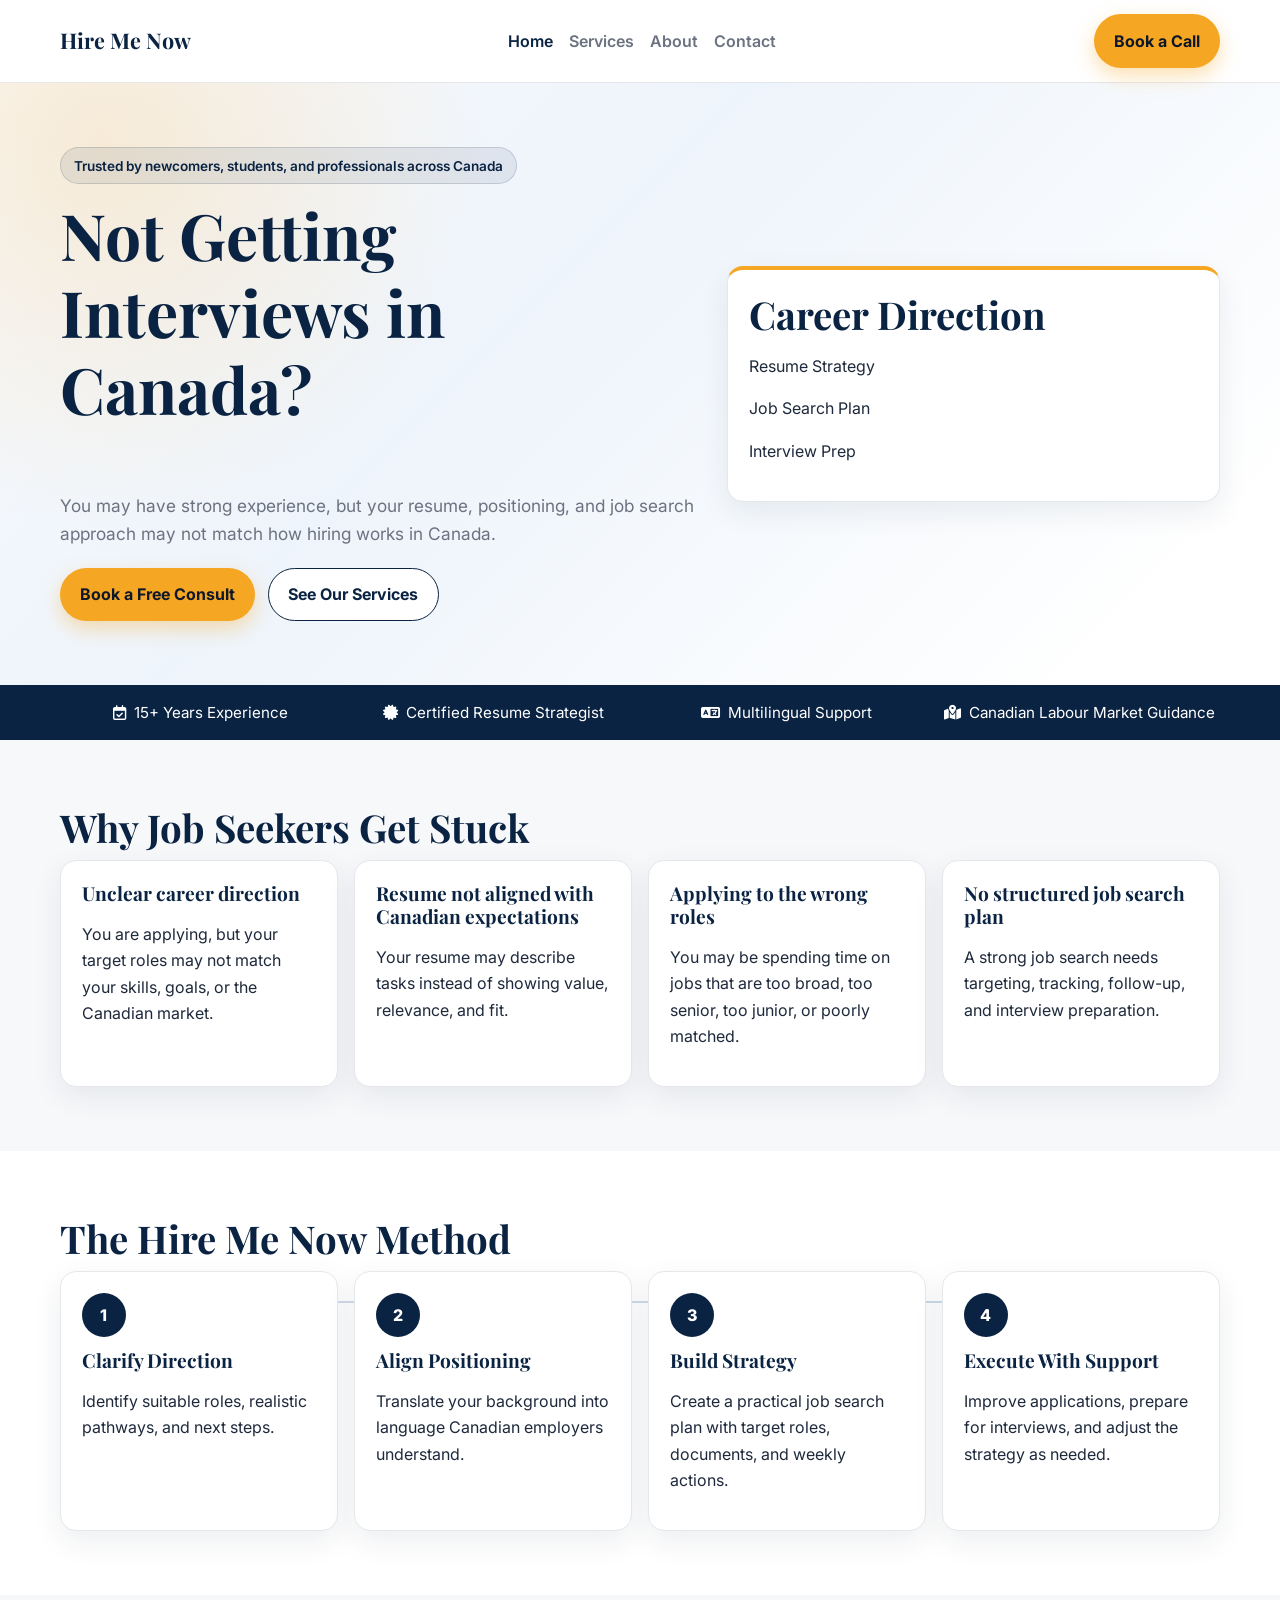
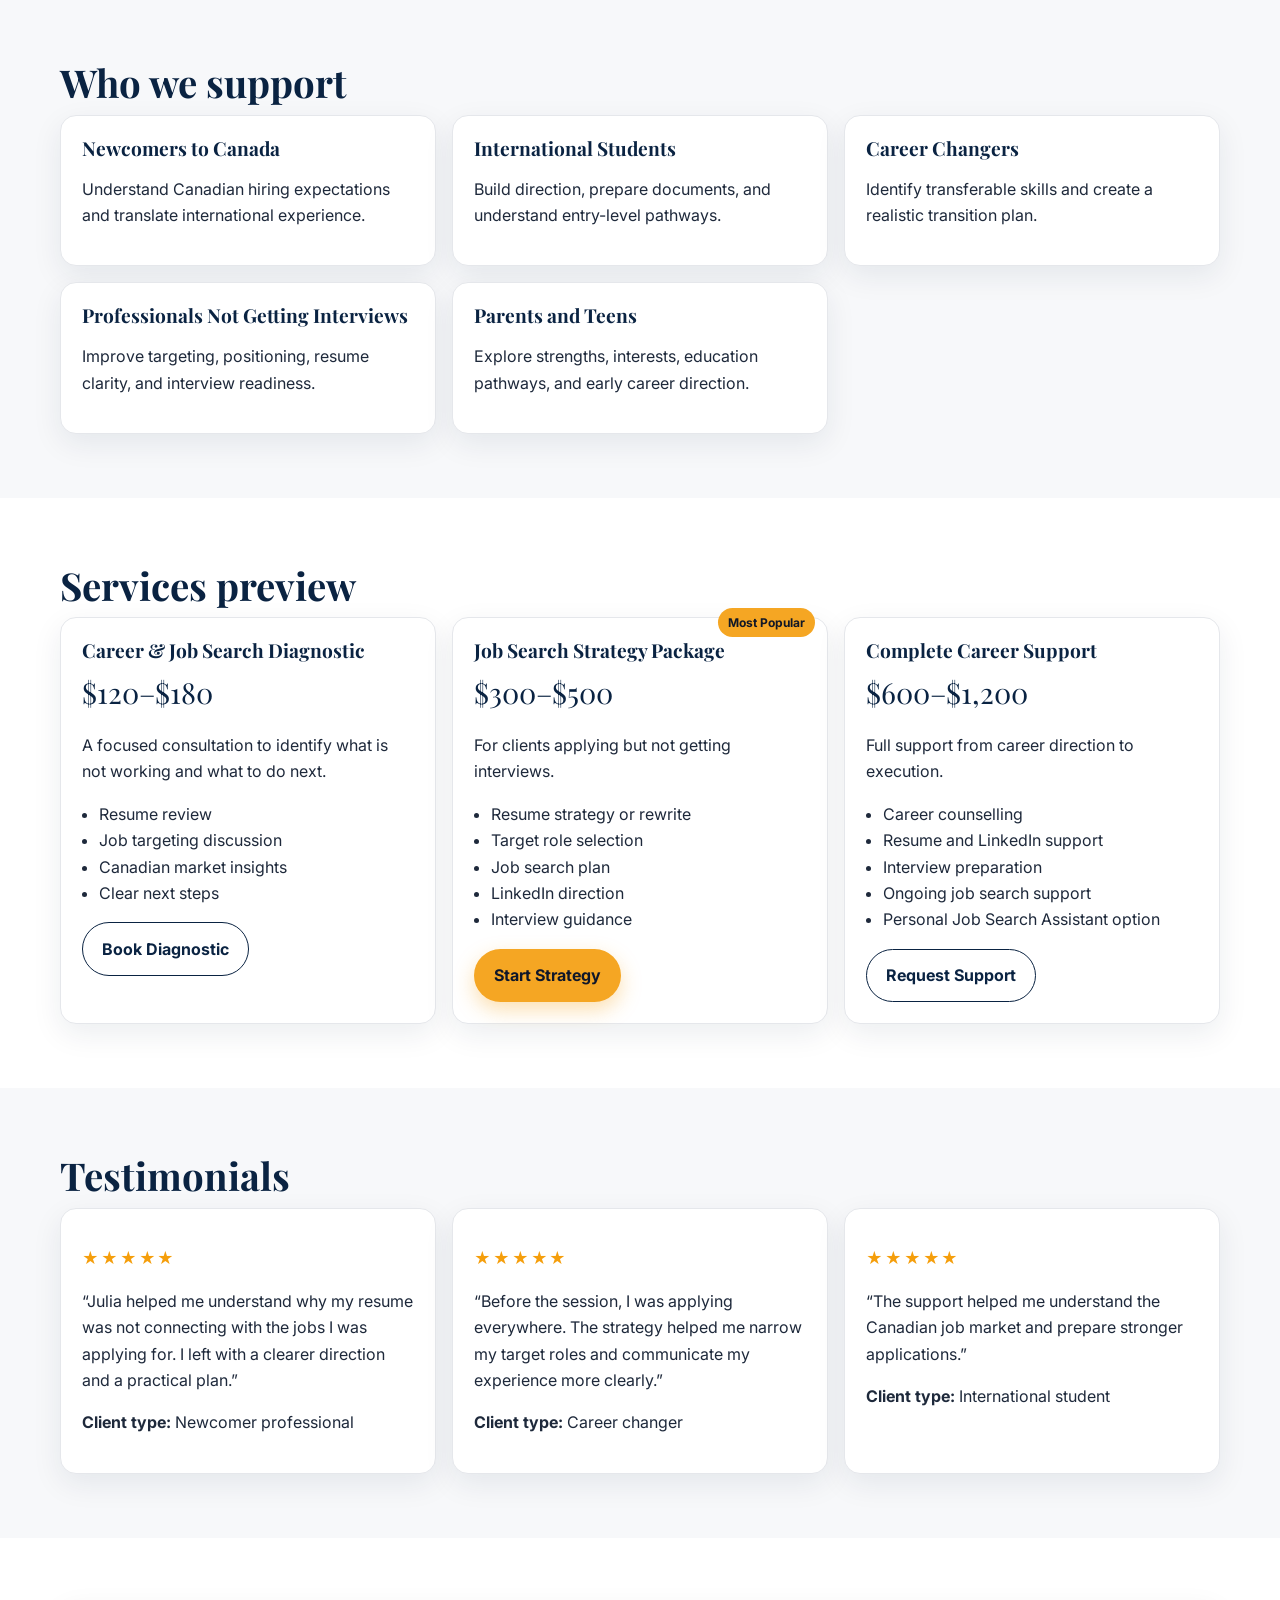
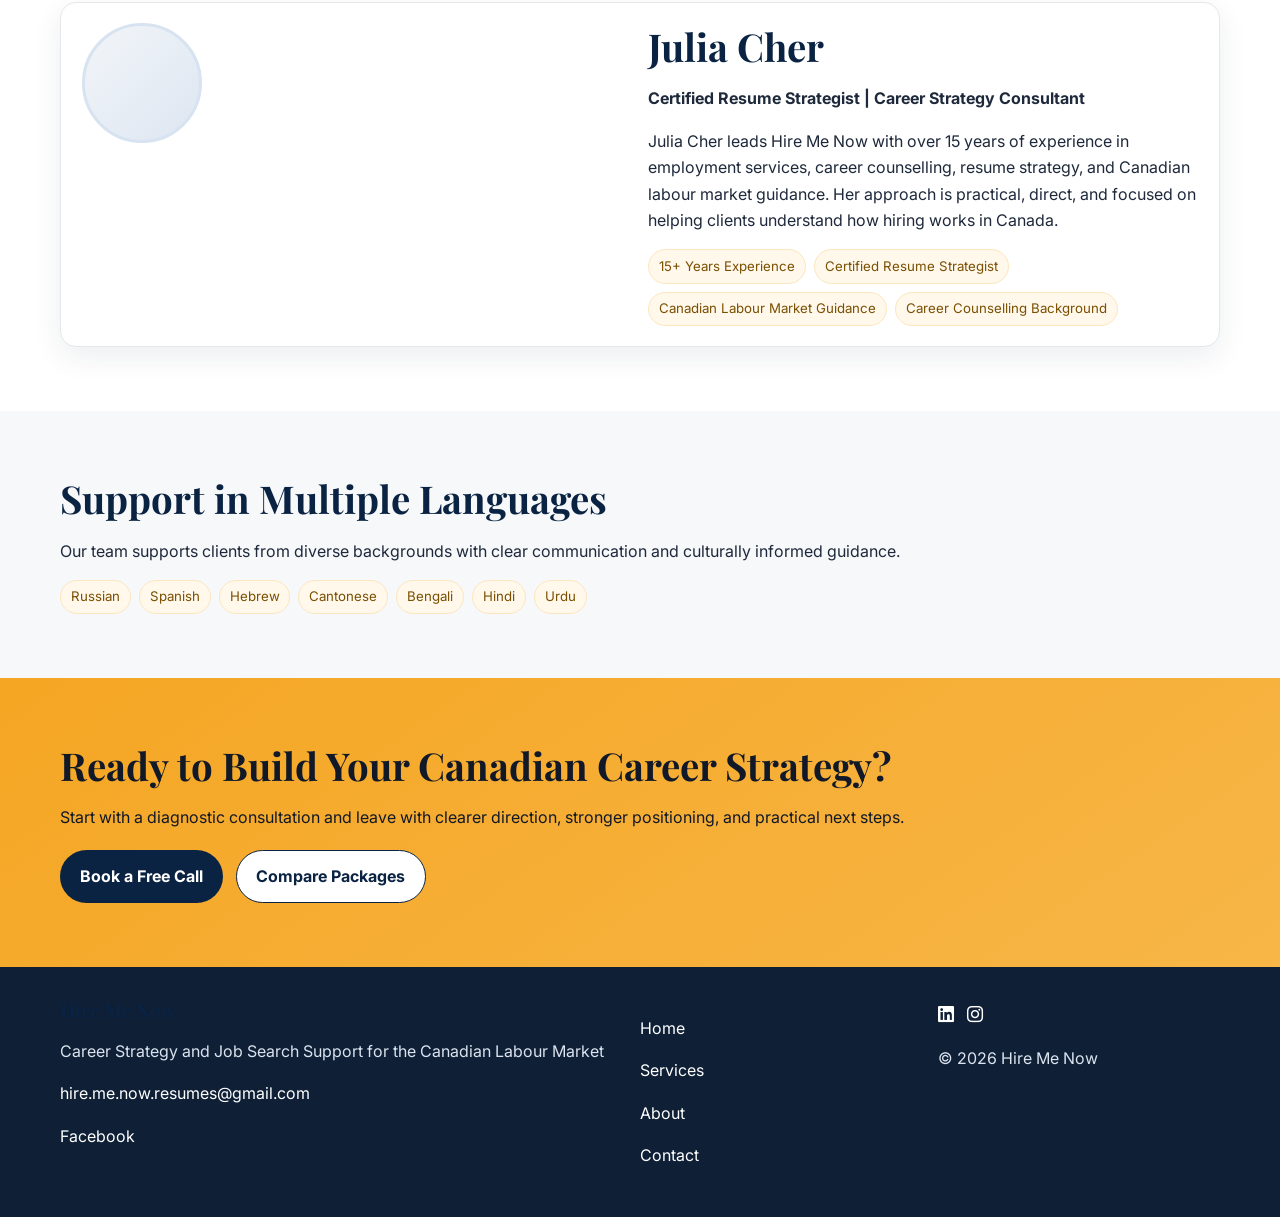
==== index.html @ f34a2ce0 "Redesign site with premium founder-led content and complete SEO structure" ====
<!doctype html>
<html lang="en">
<head>
  <meta charset="utf-8" />
  <meta name="viewport" content="width=device-width, initial-scale=1" />
  <title>Canadian Career Coaching for Newcomers &amp; Professionals | Hire Me Now</title>
  <meta name="description" content="Canadian career coaching, resume strategy, and job search support for newcomers, students, career changers, and professionals." />
  <meta name="robots" content="index, follow" />
  <meta property="og:title" content="Canadian Career Coaching for Newcomers &amp; Professionals | Hire Me Now" />
  <meta property="og:description" content="Founder-led career strategy, resume and LinkedIn positioning, interview preparation, and Canadian labour market guidance." />
  <meta property="og:type" content="website" />
  <meta property="og:url" content="https://juliarus768-cyber.github.io/hmn-careers-site/index.html" />
  <meta property="og:image" content="https://juliarus768-cyber.github.io/hmn-careers-site/og-image-placeholder.jpg" />
  <link rel="canonical" href="index.html" />
  <link rel="preconnect" href="https://fonts.googleapis.com" />
  <link rel="preconnect" href="https://fonts.gstatic.com" crossorigin />
  <link href="https://fonts.googleapis.com/css2?family=Inter:wght@400;500;600;700;800&family=Playfair+Display:wght@600;700&display=swap" rel="stylesheet" />
  <link rel="stylesheet" href="https://cdnjs.cloudflare.com/ajax/libs/font-awesome/6.5.2/css/all.min.css" integrity="sha512-SnH5WK+bZxgPHs44uWix+LLJAJ9/2PkPKZ5QiAj6Ta86w+fsb2TkR4j8yYko7J0z6qf4vWm2fVYB8gN3x0PzYQ==" crossorigin="anonymous" referrerpolicy="no-referrer" />
  <link rel="stylesheet" href="styles.css" />
  <script type="application/ld+json">{"@context":"https://schema.org","@type":"LocalBusiness","name":"Hire Me Now","founder":"Julia Cher","description":"Canadian career strategy and job search support service","url":"https://juliarus768-cyber.github.io/hmn-careers-site/","email":"hire.me.now.resumes@gmail.com","serviceArea":"Canada","priceRange":"$120-$1200"}</script>
  <script type="application/ld+json">{"@context":"https://schema.org","@graph":[{"@type":"Service","name":"Career & Job Search Diagnostic"},{"@type":"Service","name":"Job Search Strategy Package"},{"@type":"Service","name":"Complete Career Support"}]}</script>
</head>
<body>
  <header class="site-header">
    <div class="container nav-wrap" id="topNav">
      <a class="logo" href="index.html" aria-label="Hire Me Now home">Hire Me Now</a>
      <button class="nav-toggle" id="navToggle" aria-label="Toggle navigation menu"><i class="fa-solid fa-bars"></i></button>
      <nav class="nav-center" aria-label="Main navigation">
        <a href="index.html" aria-current="page" aria-label="Home">Home</a>
        <a href="services.html" aria-label="Services">Services</a>
        <a href="about.html" aria-label="About">About</a>
        <a href="contact.html" aria-label="Contact">Contact</a>
      </nav>
      <a class="btn btn-primary nav-cta" href="contact.html" aria-label="Book a Call">Book a Call</a>
    </div>
  </header>
  <main>
    <section class="hero section">
      <div class="container hero-layout">
        <article>
          <span class="badge-pill">Trusted by newcomers, students, and professionals across Canada</span>
          <h1>Not Getting Interviews in Canada?</h1>
          <p class="lead">You may have strong experience, but your resume, positioning, and job search approach may not match how hiring works in Canada.</p>
          <div class="action-row">
            <a class="btn btn-primary" href="contact.html" aria-label="Book a Free Consult">Book a Free Consult</a>
            <a class="btn btn-secondary" href="services.html" aria-label="See Our Services">See Our Services</a>
          </div>
        </article>
        <aside class="card hero-panel">
          <h2>Career Direction</h2><p>Resume Strategy</p><p>Job Search Plan</p><p>Interview Prep</p>
        </aside>
      </div>
    </section>

    <section class="social-proof"><div class="container social-proof-grid">
      <div class="social-proof-item"><i class="fa-regular fa-calendar-check"></i>15+ Years Experience</div>
      <div class="social-proof-item"><i class="fa-solid fa-certificate"></i>Certified Resume Strategist</div>
      <div class="social-proof-item"><i class="fa-solid fa-language"></i>Multilingual Support</div>
      <div class="social-proof-item"><i class="fa-solid fa-map-location-dot"></i>Canadian Labour Market Guidance</div>
    </div></section>

    <section class="section section-soft"><div class="container"><h2>Why Job Seekers Get Stuck</h2><div class="grid grid-4">
      <article class="card pain-card"><h3>Unclear career direction</h3><p>You are applying, but your target roles may not match your skills, goals, or the Canadian market.</p></article>
      <article class="card pain-card"><h3>Resume not aligned with Canadian expectations</h3><p>Your resume may describe tasks instead of showing value, relevance, and fit.</p></article>
      <article class="card pain-card"><h3>Applying to the wrong roles</h3><p>You may be spending time on jobs that are too broad, too senior, too junior, or poorly matched.</p></article>
      <article class="card pain-card"><h3>No structured job search plan</h3><p>A strong job search needs targeting, tracking, follow-up, and interview preparation.</p></article>
    </div></div></section>

    <section class="section"><div class="container"><h2>The Hire Me Now Method</h2><div class="timeline">
      <article class="card step"><div class="step-badge">1</div><h3>Clarify Direction</h3><p>Identify suitable roles, realistic pathways, and next steps.</p></article>
      <article class="card step"><div class="step-badge">2</div><h3>Align Positioning</h3><p>Translate your background into language Canadian employers understand.</p></article>
      <article class="card step"><div class="step-badge">3</div><h3>Build Strategy</h3><p>Create a practical job search plan with target roles, documents, and weekly actions.</p></article>
      <article class="card step"><div class="step-badge">4</div><h3>Execute With Support</h3><p>Improve applications, prepare for interviews, and adjust the strategy as needed.</p></article>
    </div></div></section>

    <section class="section section-soft"><div class="container"><h2>Who we support</h2><div class="grid grid-3">
      <article class="card persona"><h3>Newcomers to Canada</h3><p>Understand Canadian hiring expectations and translate international experience.</p></article>
      <article class="card persona"><h3>International Students</h3><p>Build direction, prepare documents, and understand entry-level pathways.</p></article>
      <article class="card persona"><h3>Career Changers</h3><p>Identify transferable skills and create a realistic transition plan.</p></article>
      <article class="card persona"><h3>Professionals Not Getting Interviews</h3><p>Improve targeting, positioning, resume clarity, and interview readiness.</p></article>
      <article class="card persona"><h3>Parents and Teens</h3><p>Explore strengths, interests, education pathways, and early career direction.</p></article>
    </div></div></section>

    <section class="section"><div class="container"><h2>Services preview</h2><div class="grid grid-3">
      <article class="card pricing-card"><h3>Career &amp; Job Search Diagnostic</h3><p class="price">$120–$180</p><p>A focused consultation to identify what is not working and what to do next.</p><ul class="features"><li>Resume review</li><li>Job targeting discussion</li><li>Canadian market insights</li><li>Clear next steps</li></ul><a class="btn btn-secondary" href="contact.html" aria-label="Book Diagnostic">Book Diagnostic</a></article>
      <article class="card pricing-card"><span class="popular-badge">Most Popular</span><h3>Job Search Strategy Package</h3><p class="price">$300–$500</p><p>For clients applying but not getting interviews.</p><ul class="features"><li>Resume strategy or rewrite</li><li>Target role selection</li><li>Job search plan</li><li>LinkedIn direction</li><li>Interview guidance</li></ul><a class="btn btn-primary" href="contact.html" aria-label="Start Strategy">Start Strategy</a></article>
      <article class="card pricing-card"><h3>Complete Career Support</h3><p class="price">$600–$1,200</p><p>Full support from career direction to execution.</p><ul class="features"><li>Career counselling</li><li>Resume and LinkedIn support</li><li>Interview preparation</li><li>Ongoing job search support</li><li>Personal Job Search Assistant option</li></ul><a class="btn btn-secondary" href="contact.html" aria-label="Request Support">Request Support</a></article>
    </div></div></section>

    <section class="section section-soft"><div class="container"><h2>Testimonials</h2><div class="grid grid-3">
      <article class="card quote-card"><p class="stars">★★★★★</p><p>“Julia helped me understand why my resume was not connecting with the jobs I was applying for. I left with a clearer direction and a practical plan.”</p><p><strong>Client type:</strong> Newcomer professional</p></article>
      <article class="card quote-card"><p class="stars">★★★★★</p><p>“Before the session, I was applying everywhere. The strategy helped me narrow my target roles and communicate my experience more clearly.”</p><p><strong>Client type:</strong> Career changer</p></article>
      <article class="card quote-card"><p class="stars">★★★★★</p><p>“The support helped me understand the Canadian job market and prepare stronger applications.”</p><p><strong>Client type:</strong> International student</p></article>
    </div></div></section>

    <section class="section"><div class="container card"><div class="grid grid-2"><div class="avatar-lg" role="img" aria-label="Julia Cher photo placeholder"></div><article><h2>Julia Cher</h2><p><strong>Certified Resume Strategist | Career Strategy Consultant</strong></p><p>Julia Cher leads Hire Me Now with over 15 years of experience in employment services, career counselling, resume strategy, and Canadian labour market guidance. Her approach is practical, direct, and focused on helping clients understand how hiring works in Canada.</p><div class="badges"><span class="badge">15+ Years Experience</span><span class="badge">Certified Resume Strategist</span><span class="badge">Canadian Labour Market Guidance</span><span class="badge">Career Counselling Background</span></div></article></div></div></section>

    <section class="section section-soft"><div class="container"><h2>Support in Multiple Languages</h2><p>Our team supports clients from diverse backgrounds with clear communication and culturally informed guidance.</p><div class="lang-badges"><span class="badge">Russian</span><span class="badge">Spanish</span><span class="badge">Hebrew</span><span class="badge">Cantonese</span><span class="badge">Bengali</span><span class="badge">Hindi</span><span class="badge">Urdu</span></div></div></section>

    <section class="section final-cta"><div class="container"><h2>Ready to Build Your Canadian Career Strategy?</h2><p>Start with a diagnostic consultation and leave with clearer direction, stronger positioning, and practical next steps.</p><div class="action-row"><a class="btn btn-dark" href="contact.html" aria-label="Book a Free Call">Book a Free Call</a><a class="btn btn-secondary" href="services.html" aria-label="Compare Packages">Compare Packages</a></div></div></section>

    <section class="sr-only"><p>Hire Me Now is a Canadian career coaching and job search strategy service led by Julia Cher, a Certified Resume Strategist with over 15 years of experience. The service helps newcomers to Canada, international students, career changers, and professionals who are not getting interviews. Services include career diagnostics, job search strategy packages, resume writing, LinkedIn optimization, interview preparation, and Canadian labour market orientation. Hire Me Now offers multilingual support in Russian, Spanish, Hebrew, Cantonese, Bengali, Hindi, and Urdu.</p></section>
  </main>
  <footer class="footer"><div class="container footer-grid"><section><h3>Hire Me Now</h3><p>Career Strategy and Job Search Support for the Canadian Labour Market</p><p><a href="mailto:hire.me.now.resumes@gmail.com" aria-label="Email">hire.me.now.resumes@gmail.com</a></p><p><a href="https://www.facebook.com/hire.me.now.resumes/" aria-label="Facebook">Facebook</a></p></section><section><p><a href="index.html" aria-label="Home">Home</a></p><p><a href="services.html" aria-label="Services">Services</a></p><p><a href="about.html" aria-label="About">About</a></p><p><a href="contact.html" aria-label="Contact">Contact</a></p></section><section><div class="icon-links"><a href="#" aria-label="LinkedIn placeholder"><i class="fa-brands fa-linkedin"></i></a><a href="#" aria-label="Instagram placeholder"><i class="fa-brands fa-instagram"></i></a></div><p>© 2026 Hire Me Now</p></section></div></footer>
  <script>const t=document.getElementById('navToggle'),n=document.getElementById('topNav');t&&t.addEventListener('click',()=>n.classList.toggle('open'));</script>
</body>
</html>
---- styles.css ----
:root {
  --color-primary: #0A2342;
  --color-accent: #F5A623;
  --color-text: #1e293b;
  --color-muted: #6B7280;
  --color-bg: #ffffff;
  --color-bg-soft: #F7F8FA;
  --color-border: #e5e7eb;
  --radius-sm: 10px;
  --radius-md: 16px;
  --radius-lg: 22px;
  --shadow-soft: 0 10px 30px rgba(10, 35, 66, 0.08);
  --shadow-lift: 0 14px 32px rgba(10, 35, 66, 0.14);
  --font-body: "Inter", system-ui, -apple-system, sans-serif;
  --font-heading: "Playfair Display", Georgia, serif;
}

* { box-sizing: border-box; }

html {
  scroll-behavior: smooth;
}

body {
  margin: 0;
  font-family: var(--font-body);
  color: var(--color-text);
  background: var(--color-bg);
  line-height: 1.65;
}

a { color: var(--color-primary); }

img { max-width: 100%; display: block; }

.container {
  width: min(1160px, 92%);
  margin-inline: auto;
}

.section { padding: 4rem 0; }
.section-soft { background: var(--color-bg-soft); }

.eyebrow {
  text-transform: uppercase;
  font-size: 0.8rem;
  letter-spacing: .08em;
  color: var(--color-accent);
  font-weight: 700;
}

h1, h2, h3 {
  font-family: var(--font-heading);
  color: var(--color-primary);
  margin-top: 0;
  line-height: 1.2;
}

h1 { font-size: clamp(2.2rem, 5vw, 4rem); }
h2 { font-size: clamp(1.6rem, 3vw, 2.4rem); margin-bottom: .6rem; }
h3 { font-size: 1.2rem; margin-bottom: .4rem; }

.lead {
  color: var(--color-muted);
  font-size: 1.08rem;
  max-width: 65ch;
}

.btn {
  display: inline-flex;
  align-items: center;
  justify-content: center;
  gap: .45rem;
  border-radius: 999px;
  padding: .78rem 1.2rem;
  text-decoration: none;
  font-weight: 700;
  border: 1px solid transparent;
  transition: transform .2s ease, box-shadow .2s ease;
}

.btn:hover { transform: translateY(-1px); }

.btn-primary {
  background: var(--color-accent);
  color: #0f172a;
  box-shadow: 0 8px 20px rgba(245, 166, 35, .35);
}

.btn-secondary {
  background: #fff;
  color: var(--color-primary);
  border-color: var(--color-primary);
}

.btn-dark {
  background: var(--color-primary);
  color: #fff;
}

.card {
  background: #fff;
  border: 1px solid var(--color-border);
  border-radius: var(--radius-md);
  padding: 1.3rem;
  box-shadow: var(--shadow-soft);
}

.grid { display: grid; gap: 1rem; }
.grid-2 { grid-template-columns: repeat(2, minmax(0,1fr)); }
.grid-3 { grid-template-columns: repeat(3, minmax(0,1fr)); }
.grid-4 { grid-template-columns: repeat(4, minmax(0,1fr)); }

.site-header {
  position: sticky;
  top: 0;
  z-index: 120;
  background: rgba(255,255,255,.96);
  border-bottom: 1px solid var(--color-border);
  backdrop-filter: blur(7px);
}

.nav-wrap {
  display: flex;
  align-items: center;
  justify-content: space-between;
  gap: 1rem;
  padding: .9rem 0;
}

.logo {
  text-decoration: none;
  color: var(--color-primary);
  font-family: var(--font-heading);
  font-size: 1.35rem;
  font-weight: 700;
}

.nav-center {
  display: flex;
  gap: 1rem;
  align-items: center;
}

.nav-center a {
  text-decoration: none;
  color: var(--color-muted);
  font-weight: 600;
}

.nav-center a:hover,
.nav-center a[aria-current="page"] { color: var(--color-primary); }

.nav-toggle {
  display: none;
  border: 1px solid var(--color-border);
  background: #fff;
  border-radius: 10px;
  width: 42px;
  height: 42px;
}

.hero {
  background:
    radial-gradient(circle at 8% 10%, rgba(245,166,35,.18), transparent 30%),
    linear-gradient(135deg, #f9fbff, #eef4fb 40%, #ffffff 90%);
}

.hero-layout {
  display: grid;
  grid-template-columns: 1.25fr .95fr;
  gap: 1.2rem;
  align-items: center;
}

.badge-pill {
  display: inline-block;
  background: rgba(10,35,66,.08);
  color: var(--color-primary);
  border: 1px solid rgba(10,35,66,.15);
  border-radius: 999px;
  padding: .4rem .8rem;
  font-weight: 600;
  font-size: .85rem;
  margin-bottom: .8rem;
}

.action-row {
  display: flex;
  gap: .8rem;
  flex-wrap: wrap;
  margin-top: 1.2rem;
}

.hero-panel { border-top: 4px solid var(--color-accent); }

.social-proof {
  background: var(--color-primary);
  color: #fff;
}

.social-proof-grid {
  display: grid;
  grid-template-columns: repeat(4, minmax(0,1fr));
  gap: .8rem;
  padding: .95rem 0;
}

.social-proof-item {
  display: flex;
  align-items: center;
  justify-content: center;
  gap: .5rem;
  font-size: .95rem;
  text-align: center;
}

.pain-card {
  transition: transform .2s ease, box-shadow .2s ease;
}

.pain-card:hover {
  transform: translateY(-4px);
  box-shadow: var(--shadow-lift);
}

.timeline {
  position: relative;
  display: grid;
  grid-template-columns: repeat(4, minmax(0,1fr));
  gap: 1rem;
}

.timeline::before {
  content: "";
  position: absolute;
  left: 4%;
  right: 4%;
  top: 30px;
  height: 2px;
  background: linear-gradient(90deg, #d5deea, #c8d7ea);
  z-index: 0;
}

.step {
  position: relative;
  z-index: 1;
}

.step-badge {
  width: 44px;
  height: 44px;
  border-radius: 50%;
  display: grid;
  place-items: center;
  font-weight: 800;
  color: #fff;
  background: var(--color-primary);
  margin-bottom: .75rem;
}

.persona {
  text-align: left;
}

.persona .emoji {
  font-size: 1.45rem;
  display: inline-block;
  margin-bottom: .25rem;
}

.pricing-card {
  position: relative;
}

.popular-badge,
.value-badge {
  position: absolute;
  right: 12px;
  top: -10px;
  background: var(--color-accent);
  color: #111827;
  font-size: .75rem;
  border-radius: 999px;
  padding: .28rem .62rem;
  font-weight: 700;
}

.price {
  color: var(--color-primary);
  font-size: 1.8rem;
  font-family: var(--font-heading);
  margin: .4rem 0;
}

.features {
  margin: 0 0 1rem;
  padding-left: 1.1rem;
}

.quote-card {
  position: relative;
}

.quote-mark {
  font-size: 2rem;
  color: var(--color-accent);
  line-height: 1;
}

.stars { color: #f59e0b; letter-spacing: .12em; }

.avatar {
  width: 56px;
  height: 56px;
  border-radius: 50%;
  border: 2px solid #d7e3f0;
  background: linear-gradient(135deg, #f2f5f8, #dee6ef);
}

.avatar-lg {
  width: 120px;
  height: 120px;
  border-radius: 50%;
  border: 3px solid #d7e3f0;
  background: linear-gradient(135deg, #f2f5f8, #dde6f2);
}

.avatar-xl {
  width: 200px;
  height: 200px;
  border-radius: 50%;
  border: 4px solid #d7e3f0;
  background: linear-gradient(135deg, #f1f4f8, #dbe4ef);
}

.badges {
  display: flex;
  flex-wrap: wrap;
  gap: .5rem;
  margin-top: .8rem;
}

.badge {
  font-size: .83rem;
  padding: .32rem .62rem;
  border-radius: 999px;
  background: #fff8eb;
  color: #7a4f00;
  border: 1px solid #fde6bf;
}

.final-cta {
  background: linear-gradient(145deg, #f5a623, #f7b647);
  color: #111827;
}

.final-cta h2,
.final-cta p { color: #111827; }

.footer {
  background: #0e1f36;
  color: #dbe3ef;
  padding: 2rem 0;
}

.footer a { color: #ffffff; text-decoration: none; }

.footer-grid {
  display: grid;
  grid-template-columns: 2fr 1fr 1fr;
  gap: 1rem;
}

.icon-links {
  display: flex;
  gap: .8rem;
  font-size: 1.15rem;
}

.package-row {
  display: grid;
  grid-template-columns: 1fr 1fr;
  gap: 1rem;
  align-items: center;
}

.package-row:nth-child(even) .package-copy {
  order: 2;
}

.package-row:nth-child(even) .package-art {
  order: 1;
}

.package-art {
  min-height: 160px;
  border-radius: var(--radius-md);
  border: 1px dashed #c8d4e4;
  background: linear-gradient(145deg, #f5f8fc, #eef3f8);
}

.compare-wrap {
  overflow-x: auto;
  border: 1px solid var(--color-border);
  border-radius: var(--radius-md);
  background: #fff;
}

.compare {
  width: 100%;
  border-collapse: collapse;
  min-width: 720px;
}

.compare th,
.compare td {
  border-bottom: 1px solid #eef2f7;
  padding: .8rem;
  text-align: left;
}

.compare th { background: #f7fafc; }

.addon {
  display: flex;
  justify-content: space-between;
  align-items: start;
  gap: .8rem;
}

.addon a { font-weight: 700; }

.faq-item {
  border: 1px solid var(--color-border);
  border-radius: var(--radius-sm);
  background: #fff;
  margin-bottom: .7rem;
  overflow: hidden;
}

.faq-q {
  width: 100%;
  text-align: left;
  padding: .9rem 1rem;
  border: 0;
  background: #fff;
  font-weight: 700;
  color: var(--color-primary);
  cursor: pointer;
}

.faq-a {
  display: none;
  padding: 0 1rem 1rem;
  color: var(--color-muted);
}

.faq-item.open .faq-a { display: block; }

.form-grid { display: grid; gap: .75rem; }

.field label {
  display: block;
  margin-bottom: .3rem;
  font-weight: 600;
}

.field input,
.field select,
.field textarea {
  width: 100%;
  border: 1px solid #ccd4df;
  border-radius: 10px;
  padding: .68rem .75rem;
  font: inherit;
}

.field textarea { min-height: 130px; resize: vertical; }

.calendly-box {
  border: 1px dashed #c7d5e8;
  border-radius: var(--radius-md);
  background: #f8fbff;
  padding: 1rem;
}

.quick-faq {
  display: grid;
  grid-template-columns: repeat(3, minmax(0,1fr));
  gap: .8rem;
}

.lang-badges {
  display: flex;
  flex-wrap: wrap;
  gap: .5rem;
}

.sr-only {
  position: absolute;
  width: 1px;
  height: 1px;
  padding: 0;
  margin: -1px;
  overflow: hidden;
  clip: rect(0, 0, 0, 0);
  white-space: nowrap;
  border: 0;
}

:focus-visible {
  outline: 3px solid var(--color-accent);
  outline-offset: 2px;
}

@media (max-width: 1200px) {
  .hero-layout,
  .grid-4,
  .grid-3,
  .grid-2,
  .social-proof-grid,
  .timeline,
  .package-row,
  .quick-faq,
  .footer-grid {
    grid-template-columns: 1fr;
  }

  .timeline::before { display: none; }
}

@media (max-width: 768px) {
  .nav-center,
  .nav-cta {
    display: none;
  }

  .nav-wrap.open .nav-center,
  .nav-wrap.open .nav-cta {
    display: flex;
    width: 100%;
  }

  .nav-wrap.open {
    flex-wrap: wrap;
    align-items: flex-start;
  }

  .nav-wrap.open .nav-center {
    flex-direction: column;
    align-items: flex-start;
    gap: .6rem;
  }

  .nav-toggle { display: inline-grid; place-items: center; }

  .section { padding: 3rem 0; }
}

@media (max-width: 375px) {
  .btn { width: 100%; }
}
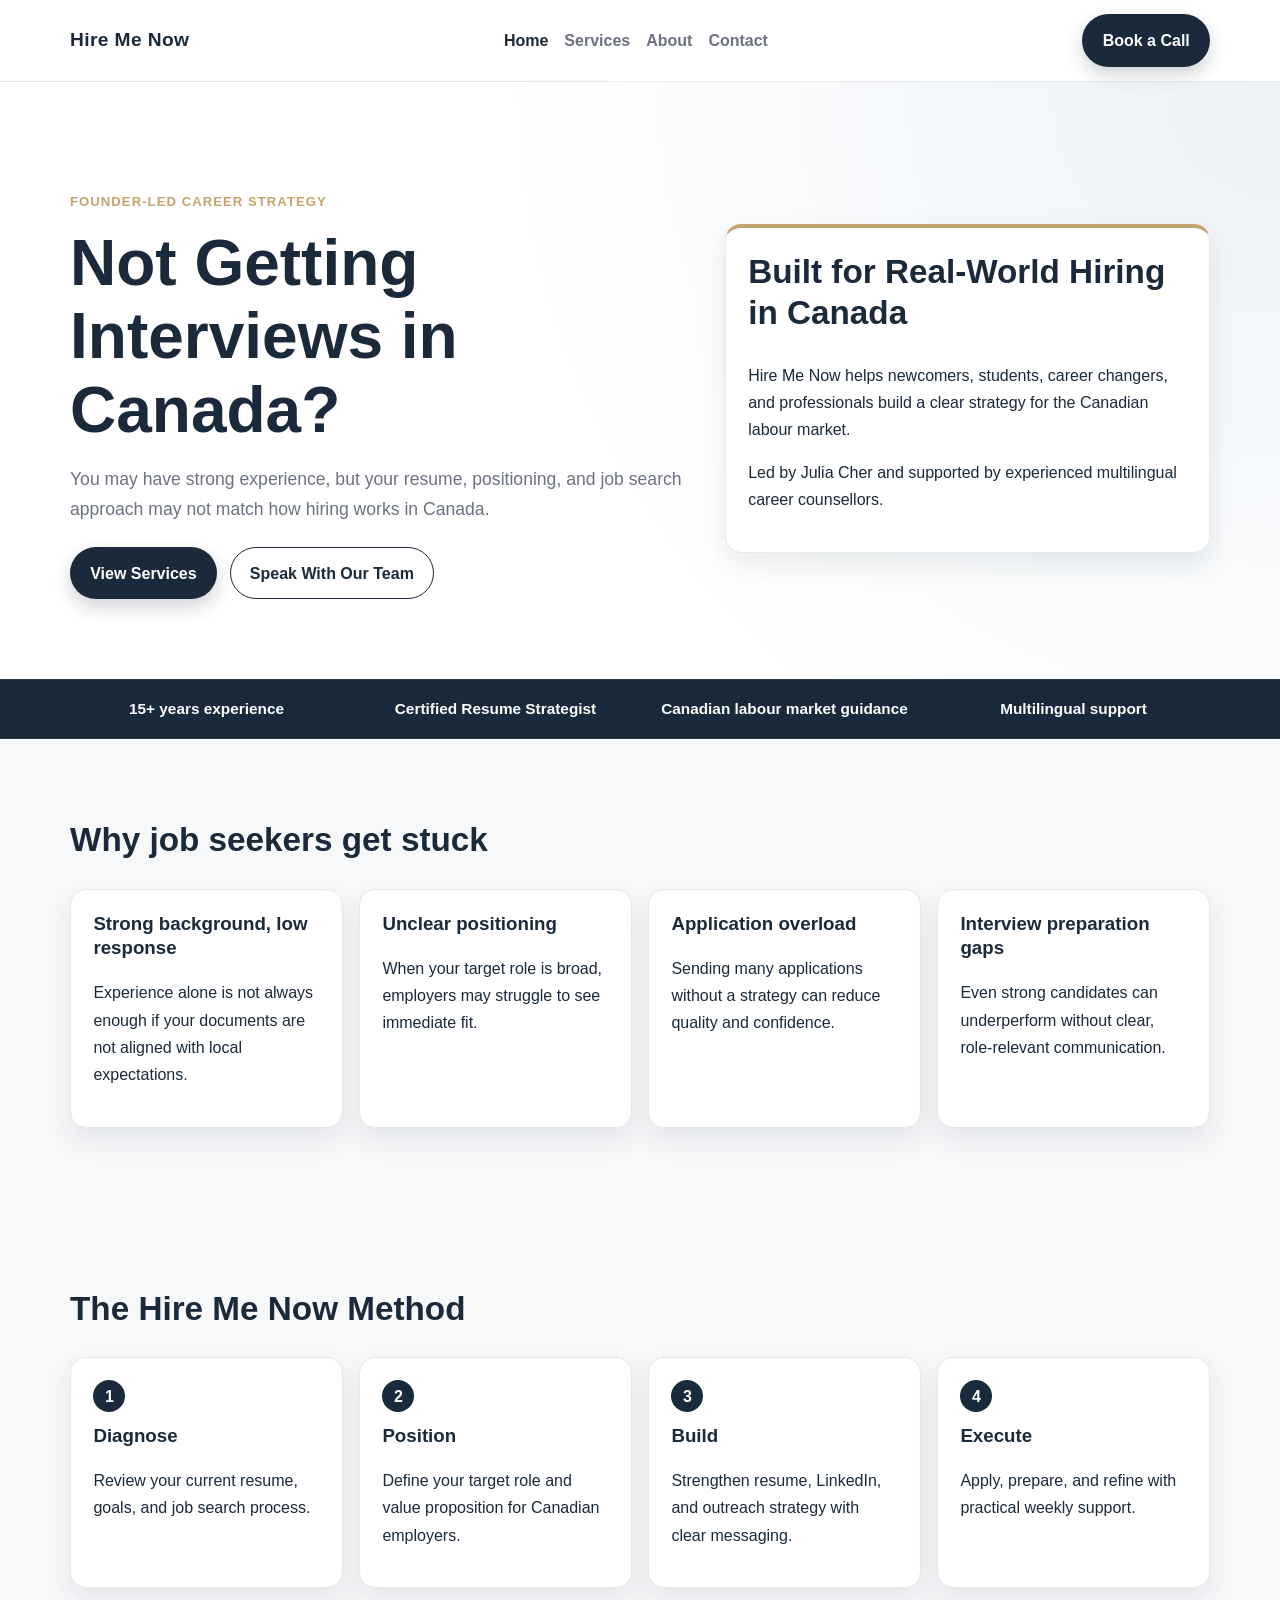
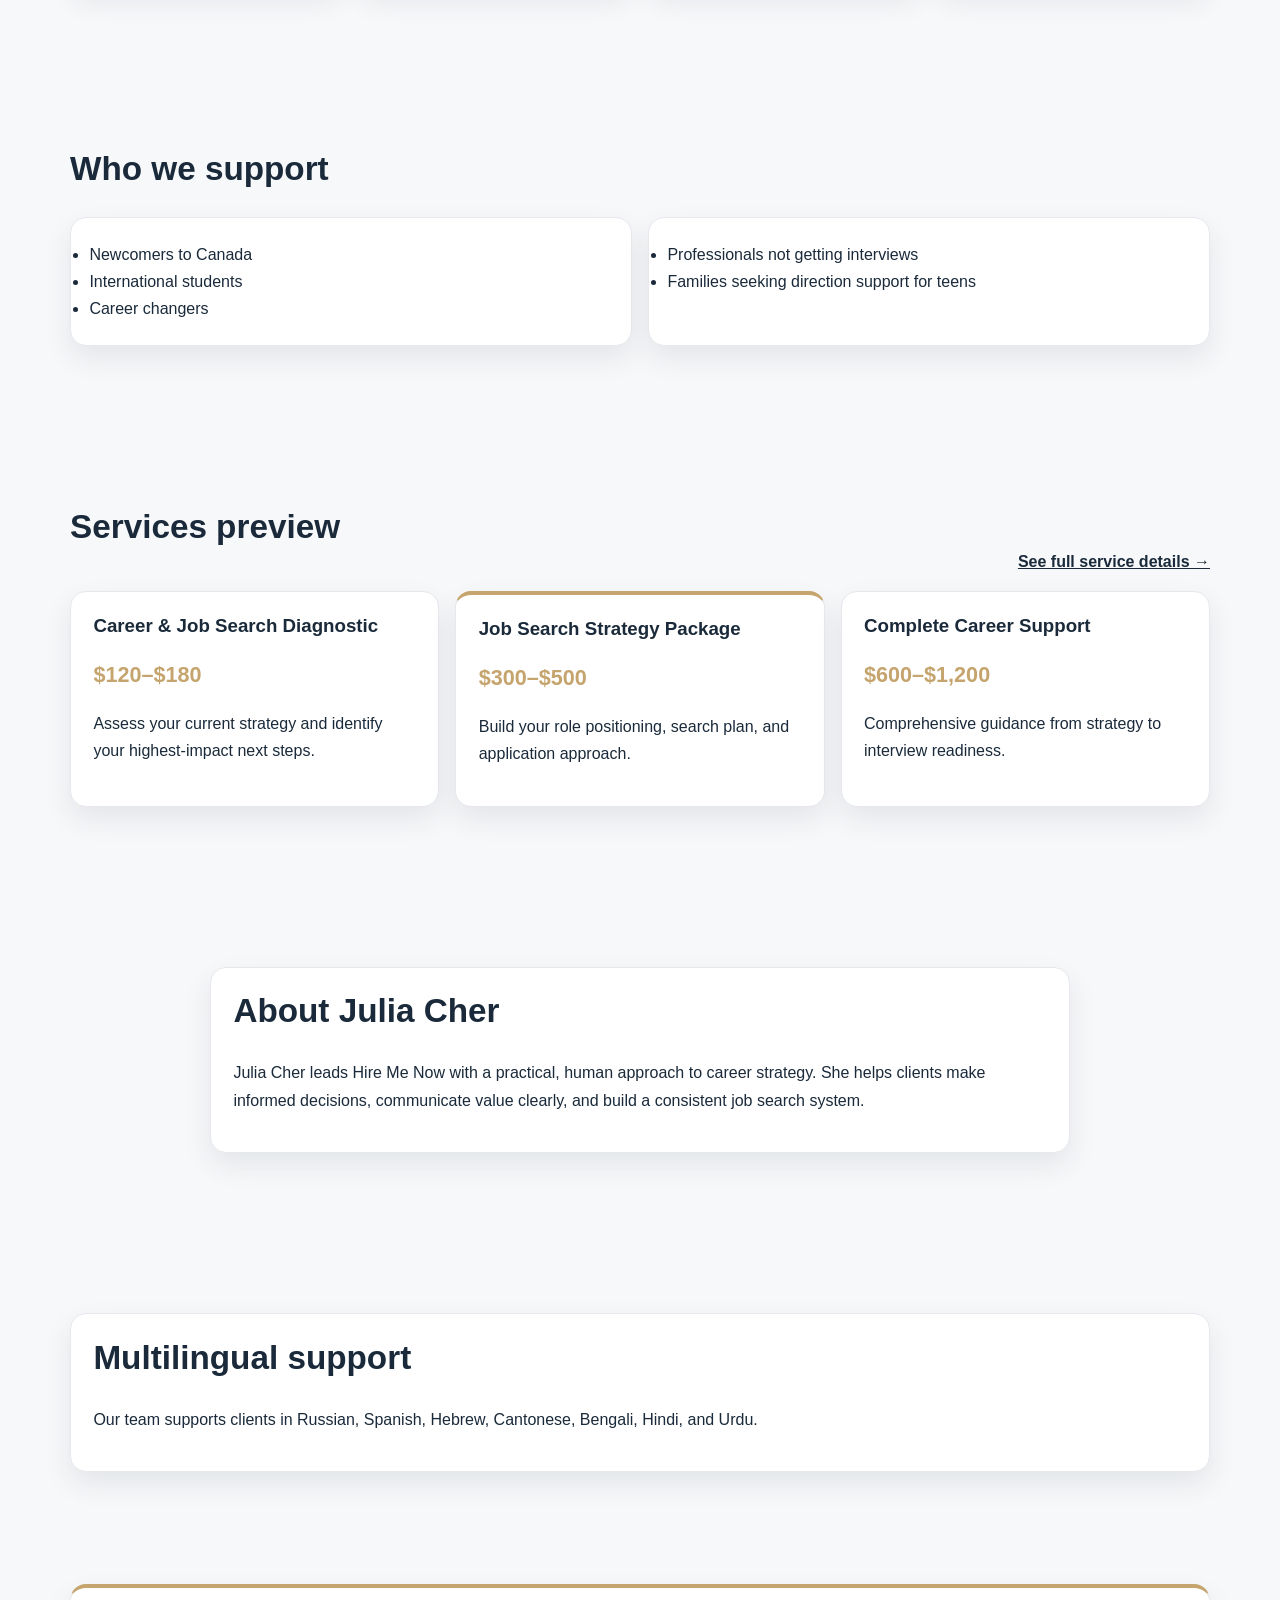
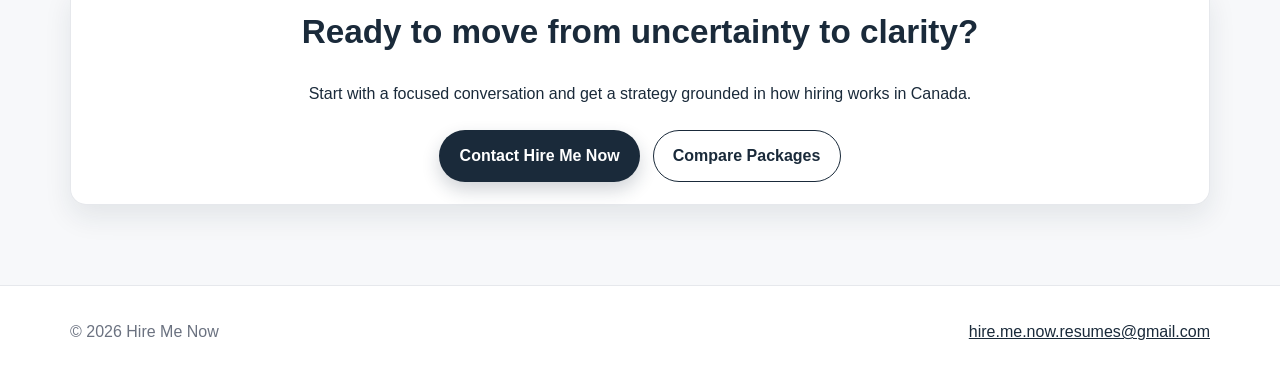
==== commit 3699c1f5: "Merge branch 'main' into codex/build-static-website-for-hire-me-now-1gecvm" ====
--- a/index.html
+++ b/index.html
@@ -3,105 +3,164 @@
 <head>
   <meta charset="utf-8" />
   <meta name="viewport" content="width=device-width, initial-scale=1" />
-  <title>Canadian Career Coaching for Newcomers &amp; Professionals | Hire Me Now</title>
-  <meta name="description" content="Canadian career coaching, resume strategy, and job search support for newcomers, students, career changers, and professionals." />
-  <meta name="robots" content="index, follow" />
-  <meta property="og:title" content="Canadian Career Coaching for Newcomers &amp; Professionals | Hire Me Now" />
-  <meta property="og:description" content="Founder-led career strategy, resume and LinkedIn positioning, interview preparation, and Canadian labour market guidance." />
-  <meta property="og:type" content="website" />
-  <meta property="og:url" content="https://juliarus768-cyber.github.io/hmn-careers-site/index.html" />
-  <meta property="og:image" content="https://juliarus768-cyber.github.io/hmn-careers-site/og-image-placeholder.jpg" />
-  <link rel="canonical" href="index.html" />
-  <link rel="preconnect" href="https://fonts.googleapis.com" />
-  <link rel="preconnect" href="https://fonts.gstatic.com" crossorigin />
-  <link href="https://fonts.googleapis.com/css2?family=Inter:wght@400;500;600;700;800&family=Playfair+Display:wght@600;700&display=swap" rel="stylesheet" />
-  <link rel="stylesheet" href="https://cdnjs.cloudflare.com/ajax/libs/font-awesome/6.5.2/css/all.min.css" integrity="sha512-SnH5WK+bZxgPHs44uWix+LLJAJ9/2PkPKZ5QiAj6Ta86w+fsb2TkR4j8yYko7J0z6qf4vWm2fVYB8gN3x0PzYQ==" crossorigin="anonymous" referrerpolicy="no-referrer" />
-  <link rel="stylesheet" href="styles.css" />
-  <script type="application/ld+json">{"@context":"https://schema.org","@type":"LocalBusiness","name":"Hire Me Now","founder":"Julia Cher","description":"Canadian career strategy and job search support service","url":"https://juliarus768-cyber.github.io/hmn-careers-site/","email":"hire.me.now.resumes@gmail.com","serviceArea":"Canada","priceRange":"$120-$1200"}</script>
-  <script type="application/ld+json">{"@context":"https://schema.org","@graph":[{"@type":"Service","name":"Career & Job Search Diagnostic"},{"@type":"Service","name":"Job Search Strategy Package"},{"@type":"Service","name":"Complete Career Support"}]}</script>
+  <meta name="theme-color" content="#1A2A3A" />
+  <meta name="description" content="Hire Me Now provides founder-led career strategy and job search support for the Canadian labour market." />
+  <title>Hire Me Now | Career Strategy for Canada</title>
+  <link rel="stylesheet" href="style.css" />
 </head>
 <body>
   <header class="site-header">
-    <div class="container nav-wrap" id="topNav">
-      <a class="logo" href="index.html" aria-label="Hire Me Now home">Hire Me Now</a>
-      <button class="nav-toggle" id="navToggle" aria-label="Toggle navigation menu"><i class="fa-solid fa-bars"></i></button>
-      <nav class="nav-center" aria-label="Main navigation">
-        <a href="index.html" aria-current="page" aria-label="Home">Home</a>
-        <a href="services.html" aria-label="Services">Services</a>
-        <a href="about.html" aria-label="About">About</a>
-        <a href="contact.html" aria-label="Contact">Contact</a>
+    <div class="container nav-wrap">
+      <a class="brand" href="index.html">Hire Me Now</a>
+      <nav aria-label="Primary navigation" class="site-nav">
+        <a href="index.html" aria-current="page">Home</a>
+        <a href="services.html">Services</a>
+        <a href="about.html">About</a>
+        <a href="contact.html">Contact</a>
       </nav>
-      <a class="btn btn-primary nav-cta" href="contact.html" aria-label="Book a Call">Book a Call</a>
+      <a class="btn btn-primary nav-cta" href="contact.html">Book a Call</a>
     </div>
   </header>
+
   <main>
     <section class="hero section">
-      <div class="container hero-layout">
-        <article>
-          <span class="badge-pill">Trusted by newcomers, students, and professionals across Canada</span>
+      <div class="container hero-grid">
+        <div class="hero-content">
+          <p class="eyebrow">Founder-Led Career Strategy</p>
           <h1>Not Getting Interviews in Canada?</h1>
           <p class="lead">You may have strong experience, but your resume, positioning, and job search approach may not match how hiring works in Canada.</p>
-          <div class="action-row">
-            <a class="btn btn-primary" href="contact.html" aria-label="Book a Free Consult">Book a Free Consult</a>
-            <a class="btn btn-secondary" href="services.html" aria-label="See Our Services">See Our Services</a>
+          <div class="actions">
+            <a class="btn btn-primary" href="services.html">View Services</a>
+            <a class="btn btn-outline" href="contact.html">Speak With Our Team</a>
           </div>
-        </article>
-        <aside class="card hero-panel">
-          <h2>Career Direction</h2><p>Resume Strategy</p><p>Job Search Plan</p><p>Interview Prep</p>
+        </div>
+        <aside class="hero-panel card">
+          <h2>Built for Real-World Hiring in Canada</h2>
+          <p>Hire Me Now helps newcomers, students, career changers, and professionals build a clear strategy for the Canadian labour market.</p>
+          <p>Led by Julia Cher and supported by experienced multilingual career counsellors.</p>
         </aside>
       </div>
     </section>
 
-    <section class="social-proof"><div class="container social-proof-grid">
-      <div class="social-proof-item"><i class="fa-regular fa-calendar-check"></i>15+ Years Experience</div>
-      <div class="social-proof-item"><i class="fa-solid fa-certificate"></i>Certified Resume Strategist</div>
-      <div class="social-proof-item"><i class="fa-solid fa-language"></i>Multilingual Support</div>
-      <div class="social-proof-item"><i class="fa-solid fa-map-location-dot"></i>Canadian Labour Market Guidance</div>
-    </div></section>
+    <section class="trust-bar">
+      <div class="container trust-grid">
+        <p><strong>15+ years experience</strong></p>
+        <p><strong>Certified Resume Strategist</strong></p>
+        <p><strong>Canadian labour market guidance</strong></p>
+        <p><strong>Multilingual support</strong></p>
+      </div>
+    </section>
 
-    <section class="section section-soft"><div class="container"><h2>Why Job Seekers Get Stuck</h2><div class="grid grid-4">
-      <article class="card pain-card"><h3>Unclear career direction</h3><p>You are applying, but your target roles may not match your skills, goals, or the Canadian market.</p></article>
-      <article class="card pain-card"><h3>Resume not aligned with Canadian expectations</h3><p>Your resume may describe tasks instead of showing value, relevance, and fit.</p></article>
-      <article class="card pain-card"><h3>Applying to the wrong roles</h3><p>You may be spending time on jobs that are too broad, too senior, too junior, or poorly matched.</p></article>
-      <article class="card pain-card"><h3>No structured job search plan</h3><p>A strong job search needs targeting, tracking, follow-up, and interview preparation.</p></article>
-    </div></div></section>
+    <section class="section bg-light">
+      <div class="container">
+        <h2>Why job seekers get stuck</h2>
+        <div class="grid four">
+          <article class="card">
+            <h3>Strong background, low response</h3>
+            <p>Experience alone is not always enough if your documents are not aligned with local expectations.</p>
+          </article>
+          <article class="card">
+            <h3>Unclear positioning</h3>
+            <p>When your target role is broad, employers may struggle to see immediate fit.</p>
+          </article>
+          <article class="card">
+            <h3>Application overload</h3>
+            <p>Sending many applications without a strategy can reduce quality and confidence.</p>
+          </article>
+          <article class="card">
+            <h3>Interview preparation gaps</h3>
+            <p>Even strong candidates can underperform without clear, role-relevant communication.</p>
+          </article>
+        </div>
+      </div>
+    </section>
 
-    <section class="section"><div class="container"><h2>The Hire Me Now Method</h2><div class="timeline">
-      <article class="card step"><div class="step-badge">1</div><h3>Clarify Direction</h3><p>Identify suitable roles, realistic pathways, and next steps.</p></article>
-      <article class="card step"><div class="step-badge">2</div><h3>Align Positioning</h3><p>Translate your background into language Canadian employers understand.</p></article>
-      <article class="card step"><div class="step-badge">3</div><h3>Build Strategy</h3><p>Create a practical job search plan with target roles, documents, and weekly actions.</p></article>
-      <article class="card step"><div class="step-badge">4</div><h3>Execute With Support</h3><p>Improve applications, prepare for interviews, and adjust the strategy as needed.</p></article>
-    </div></div></section>
+    <section class="section">
+      <div class="container">
+        <h2>The Hire Me Now Method</h2>
+        <div class="grid four">
+          <article class="step card"><span>1</span><h3>Diagnose</h3><p>Review your current resume, goals, and job search process.</p></article>
+          <article class="step card"><span>2</span><h3>Position</h3><p>Define your target role and value proposition for Canadian employers.</p></article>
+          <article class="step card"><span>3</span><h3>Build</h3><p>Strengthen resume, LinkedIn, and outreach strategy with clear messaging.</p></article>
+          <article class="step card"><span>4</span><h3>Execute</h3><p>Apply, prepare, and refine with practical weekly support.</p></article>
+        </div>
+      </div>
+    </section>
 
-    <section class="section section-soft"><div class="container"><h2>Who we support</h2><div class="grid grid-3">
-      <article class="card persona"><h3>Newcomers to Canada</h3><p>Understand Canadian hiring expectations and translate international experience.</p></article>
-      <article class="card persona"><h3>International Students</h3><p>Build direction, prepare documents, and understand entry-level pathways.</p></article>
-      <article class="card persona"><h3>Career Changers</h3><p>Identify transferable skills and create a realistic transition plan.</p></article>
-      <article class="card persona"><h3>Professionals Not Getting Interviews</h3><p>Improve targeting, positioning, resume clarity, and interview readiness.</p></article>
-      <article class="card persona"><h3>Parents and Teens</h3><p>Explore strengths, interests, education pathways, and early career direction.</p></article>
-    </div></div></section>
+    <section class="section bg-light">
+      <div class="container">
+        <h2>Who we support</h2>
+        <div class="grid two">
+          <ul class="card list">
+            <li>Newcomers to Canada</li>
+            <li>International students</li>
+            <li>Career changers</li>
+          </ul>
+          <ul class="card list">
+            <li>Professionals not getting interviews</li>
+            <li>Families seeking direction support for teens</li>
+          </ul>
+        </div>
+      </div>
+    </section>
 
-    <section class="section"><div class="container"><h2>Services preview</h2><div class="grid grid-3">
-      <article class="card pricing-card"><h3>Career &amp; Job Search Diagnostic</h3><p class="price">$120–$180</p><p>A focused consultation to identify what is not working and what to do next.</p><ul class="features"><li>Resume review</li><li>Job targeting discussion</li><li>Canadian market insights</li><li>Clear next steps</li></ul><a class="btn btn-secondary" href="contact.html" aria-label="Book Diagnostic">Book Diagnostic</a></article>
-      <article class="card pricing-card"><span class="popular-badge">Most Popular</span><h3>Job Search Strategy Package</h3><p class="price">$300–$500</p><p>For clients applying but not getting interviews.</p><ul class="features"><li>Resume strategy or rewrite</li><li>Target role selection</li><li>Job search plan</li><li>LinkedIn direction</li><li>Interview guidance</li></ul><a class="btn btn-primary" href="contact.html" aria-label="Start Strategy">Start Strategy</a></article>
-      <article class="card pricing-card"><h3>Complete Career Support</h3><p class="price">$600–$1,200</p><p>Full support from career direction to execution.</p><ul class="features"><li>Career counselling</li><li>Resume and LinkedIn support</li><li>Interview preparation</li><li>Ongoing job search support</li><li>Personal Job Search Assistant option</li></ul><a class="btn btn-secondary" href="contact.html" aria-label="Request Support">Request Support</a></article>
-    </div></div></section>
+    <section class="section">
+      <div class="container">
+        <div class="section-head">
+          <h2>Services preview</h2>
+          <a class="text-link" href="services.html">See full service details →</a>
+        </div>
+        <div class="grid three">
+          <article class="card price-card">
+            <h3>Career &amp; Job Search Diagnostic</h3>
+            <p class="price">$120–$180</p>
+            <p>Assess your current strategy and identify your highest-impact next steps.</p>
+          </article>
+          <article class="card price-card featured">
+            <h3>Job Search Strategy Package</h3>
+            <p class="price">$300–$500</p>
+            <p>Build your role positioning, search plan, and application approach.</p>
+          </article>
+          <article class="card price-card">
+            <h3>Complete Career Support</h3>
+            <p class="price">$600–$1,200</p>
+            <p>Comprehensive guidance from strategy to interview readiness.</p>
+          </article>
+        </div>
+      </div>
+    </section>
 
-    <section class="section section-soft"><div class="container"><h2>Testimonials</h2><div class="grid grid-3">
-      <article class="card quote-card"><p class="stars">★★★★★</p><p>“Julia helped me understand why my resume was not connecting with the jobs I was applying for. I left with a clearer direction and a practical plan.”</p><p><strong>Client type:</strong> Newcomer professional</p></article>
-      <article class="card quote-card"><p class="stars">★★★★★</p><p>“Before the session, I was applying everywhere. The strategy helped me narrow my target roles and communicate my experience more clearly.”</p><p><strong>Client type:</strong> Career changer</p></article>
-      <article class="card quote-card"><p class="stars">★★★★★</p><p>“The support helped me understand the Canadian job market and prepare stronger applications.”</p><p><strong>Client type:</strong> International student</p></article>
-    </div></div></section>
+    <section class="section bg-light">
+      <div class="container card feature-block">
+        <h2>About Julia Cher</h2>
+        <p>Julia Cher leads Hire Me Now with a practical, human approach to career strategy. She helps clients make informed decisions, communicate value clearly, and build a consistent job search system.</p>
+      </div>
+    </section>
 
-    <section class="section"><div class="container card"><div class="grid grid-2"><div class="avatar-lg" role="img" aria-label="Julia Cher photo placeholder"></div><article><h2>Julia Cher</h2><p><strong>Certified Resume Strategist | Career Strategy Consultant</strong></p><p>Julia Cher leads Hire Me Now with over 15 years of experience in employment services, career counselling, resume strategy, and Canadian labour market guidance. Her approach is practical, direct, and focused on helping clients understand how hiring works in Canada.</p><div class="badges"><span class="badge">15+ Years Experience</span><span class="badge">Certified Resume Strategist</span><span class="badge">Canadian Labour Market Guidance</span><span class="badge">Career Counselling Background</span></div></article></div></div></section>
+    <section class="section">
+      <div class="container card">
+        <h2>Multilingual support</h2>
+        <p>Our team supports clients in Russian, Spanish, Hebrew, Cantonese, Bengali, Hindi, and Urdu.</p>
+      </div>
+    </section>
 
-    <section class="section section-soft"><div class="container"><h2>Support in Multiple Languages</h2><p>Our team supports clients from diverse backgrounds with clear communication and culturally informed guidance.</p><div class="lang-badges"><span class="badge">Russian</span><span class="badge">Spanish</span><span class="badge">Hebrew</span><span class="badge">Cantonese</span><span class="badge">Bengali</span><span class="badge">Hindi</span><span class="badge">Urdu</span></div></div></section>
+    <section class="section final-cta">
+      <div class="container card cta-card">
+        <h2>Ready to move from uncertainty to clarity?</h2>
+        <p>Start with a focused conversation and get a strategy grounded in how hiring works in Canada.</p>
+        <div class="actions center">
+          <a class="btn btn-primary" href="contact.html">Contact Hire Me Now</a>
+          <a class="btn btn-outline" href="services.html">Compare Packages</a>
+        </div>
+      </div>
+    </section>
+  </main>
 
-    <section class="section final-cta"><div class="container"><h2>Ready to Build Your Canadian Career Strategy?</h2><p>Start with a diagnostic consultation and leave with clearer direction, stronger positioning, and practical next steps.</p><div class="action-row"><a class="btn btn-dark" href="contact.html" aria-label="Book a Free Call">Book a Free Call</a><a class="btn btn-secondary" href="services.html" aria-label="Compare Packages">Compare Packages</a></div></div></section>
-
-    <section class="sr-only"><p>Hire Me Now is a Canadian career coaching and job search strategy service led by Julia Cher, a Certified Resume Strategist with over 15 years of experience. The service helps newcomers to Canada, international students, career changers, and professionals who are not getting interviews. Services include career diagnostics, job search strategy packages, resume writing, LinkedIn optimization, interview preparation, and Canadian labour market orientation. Hire Me Now offers multilingual support in Russian, Spanish, Hebrew, Cantonese, Bengali, Hindi, and Urdu.</p></section>
-  </main>
-  <footer class="footer"><div class="container footer-grid"><section><h3>Hire Me Now</h3><p>Career Strategy and Job Search Support for the Canadian Labour Market</p><p><a href="mailto:hire.me.now.resumes@gmail.com" aria-label="Email">hire.me.now.resumes@gmail.com</a></p><p><a href="https://www.facebook.com/hire.me.now.resumes/" aria-label="Facebook">Facebook</a></p></section><section><p><a href="index.html" aria-label="Home">Home</a></p><p><a href="services.html" aria-label="Services">Services</a></p><p><a href="about.html" aria-label="About">About</a></p><p><a href="contact.html" aria-label="Contact">Contact</a></p></section><section><div class="icon-links"><a href="#" aria-label="LinkedIn placeholder"><i class="fa-brands fa-linkedin"></i></a><a href="#" aria-label="Instagram placeholder"><i class="fa-brands fa-instagram"></i></a></div><p>© 2026 Hire Me Now</p></section></div></footer>
-  <script>const t=document.getElementById('navToggle'),n=document.getElementById('topNav');t&&t.addEventListener('click',()=>n.classList.toggle('open'));</script>
+  <footer class="site-footer">
+    <div class="container footer-wrap">
+      <p>© 2026 Hire Me Now</p>
+      <p><a href="mailto:hire.me.now.resumes@gmail.com">hire.me.now.resumes@gmail.com</a></p>
+    </div>
+  </footer>
 </body>
 </html>
--- a/style.css
+++ b/style.css
@@ -0,0 +1,321 @@
+:root {
+  --navy: #1A2A3A;
+  --gold: #C5A46D;
+  --gray: #6B7280;
+  --white: #FFFFFF;
+  --bg: #F7F8FA;
+  --border: #E6E8EC;
+  --shadow: 0 12px 28px rgba(26, 42, 58, 0.09);
+  --radius: 16px;
+}
+
+* { box-sizing: border-box; }
+
+html, body {
+  margin: 0;
+  padding: 0;
+}
+
+body {
+  font-family: Inter, "Segoe UI", Roboto, Arial, sans-serif;
+  color: var(--navy);
+  background: var(--bg);
+  line-height: 1.7;
+}
+
+.container {
+  width: min(1140px, 92%);
+  margin: 0 auto;
+}
+
+.section {
+  padding: 5rem 0;
+}
+
+.section-tight {
+  padding: 2.75rem 0 1rem;
+}
+
+.bg-light {
+  background: var(--bg);
+}
+
+.site-header {
+  position: sticky;
+  top: 0;
+  z-index: 100;
+  background: rgba(255, 255, 255, 0.95);
+  border-bottom: 1px solid var(--border);
+  backdrop-filter: blur(4px);
+}
+
+.nav-wrap {
+  display: flex;
+  align-items: center;
+  gap: 1rem;
+  justify-content: space-between;
+  padding: 0.9rem 0;
+}
+
+.brand {
+  text-decoration: none;
+  color: var(--navy);
+  font-weight: 800;
+  font-size: 1.2rem;
+  letter-spacing: 0.02em;
+}
+
+.site-nav {
+  display: flex;
+  flex-wrap: wrap;
+  gap: 1rem;
+}
+
+.site-nav a {
+  text-decoration: none;
+  color: var(--gray);
+  font-weight: 600;
+}
+
+.site-nav a[aria-current="page"],
+.site-nav a:hover {
+  color: var(--navy);
+}
+
+.hero {
+  background: radial-gradient(circle at top right, #edf2f7, #ffffff 55%);
+  padding-top: 6rem;
+}
+
+.hero-grid {
+  display: grid;
+  gap: 1.5rem;
+  grid-template-columns: 1.3fr 1fr;
+  align-items: center;
+}
+
+.eyebrow {
+  color: var(--gold);
+  font-weight: 700;
+  font-size: 0.82rem;
+  letter-spacing: 0.08em;
+  text-transform: uppercase;
+}
+
+h1 {
+  margin: 0.25rem 0 1rem;
+  line-height: 1.15;
+  font-size: clamp(2.2rem, 5vw, 4rem);
+}
+
+h2 {
+  font-size: clamp(1.45rem, 2.6vw, 2.2rem);
+  line-height: 1.25;
+  margin-top: 0;
+}
+
+h3 {
+  margin-top: 0;
+  line-height: 1.3;
+}
+
+.lead {
+  color: var(--gray);
+  font-size: 1.1rem;
+  max-width: 64ch;
+}
+
+.actions {
+  display: flex;
+  gap: 0.8rem;
+  flex-wrap: wrap;
+  margin-top: 1.4rem;
+}
+
+.actions.center {
+  justify-content: center;
+}
+
+.btn {
+  display: inline-block;
+  text-decoration: none;
+  border-radius: 999px;
+  padding: 0.72rem 1.2rem;
+  font-weight: 700;
+  border: 1px solid transparent;
+  transition: transform 0.2s ease, box-shadow 0.2s ease;
+}
+
+.btn:hover {
+  transform: translateY(-1px);
+}
+
+.btn-primary {
+  background: var(--navy);
+  color: var(--white);
+  box-shadow: 0 8px 18px rgba(26, 42, 58, 0.2);
+}
+
+.btn-outline {
+  background: var(--white);
+  color: var(--navy);
+  border-color: var(--navy);
+}
+
+.nav-cta {
+  white-space: nowrap;
+}
+
+.trust-bar {
+  background: var(--navy);
+  color: var(--white);
+  border-top: 1px solid rgba(255, 255, 255, 0.08);
+  border-bottom: 1px solid rgba(255, 255, 255, 0.08);
+}
+
+.trust-grid {
+  display: grid;
+  grid-template-columns: repeat(4, minmax(0, 1fr));
+  gap: 1rem;
+  padding: 1rem 0;
+}
+
+.trust-grid p {
+  margin: 0;
+  text-align: center;
+  font-size: 0.96rem;
+}
+
+.grid {
+  display: grid;
+  gap: 1rem;
+}
+
+.grid.two { grid-template-columns: repeat(2, minmax(0, 1fr)); }
+.grid.three { grid-template-columns: repeat(3, minmax(0, 1fr)); }
+.grid.four { grid-template-columns: repeat(4, minmax(0, 1fr)); }
+
+.card {
+  background: var(--white);
+  border: 1px solid var(--border);
+  border-radius: var(--radius);
+  padding: 1.4rem;
+  box-shadow: var(--shadow);
+}
+
+.hero-panel {
+  border-top: 4px solid var(--gold);
+}
+
+.step span {
+  display: inline-grid;
+  place-items: center;
+  width: 2rem;
+  height: 2rem;
+  border-radius: 50%;
+  margin-bottom: 0.75rem;
+  background: var(--navy);
+  color: var(--white);
+  font-weight: 800;
+}
+
+.list {
+  margin: 0;
+  padding-left: 1.15rem;
+}
+
+.section-head {
+  display: flex;
+  align-items: end;
+  justify-content: space-between;
+  gap: 1rem;
+  margin-bottom: 1rem;
+}
+
+.price {
+  color: var(--gold);
+  font-size: 1.35rem;
+  font-weight: 800;
+  margin: 0.25rem 0 0.6rem;
+}
+
+.price-card.featured {
+  border-top: 4px solid var(--gold);
+}
+
+.text-link {
+  font-weight: 700;
+  color: var(--navy);
+}
+
+.feature-block {
+  max-width: 860px;
+}
+
+.final-cta {
+  padding-top: 2rem;
+}
+
+.cta-card {
+  text-align: center;
+  border-top: 4px solid var(--gold);
+}
+
+.site-footer {
+  border-top: 1px solid var(--border);
+  background: #fff;
+  padding: 1rem 0;
+}
+
+.footer-wrap {
+  display: flex;
+  justify-content: space-between;
+  gap: 1rem;
+  align-items: center;
+  color: var(--gray);
+}
+
+a {
+  color: var(--navy);
+}
+
+:focus-visible {
+  outline: 3px solid var(--gold);
+  outline-offset: 2px;
+}
+
+@media (max-width: 1080px) {
+  .hero-grid,
+  .grid.four,
+  .grid.three,
+  .grid.two,
+  .trust-grid {
+    grid-template-columns: 1fr;
+  }
+
+  .hero {
+    padding-top: 4rem;
+  }
+
+  .section {
+    padding: 3.5rem 0;
+  }
+
+  .section-head {
+    align-items: flex-start;
+    flex-direction: column;
+  }
+}
+
+@media (max-width: 760px) {
+  .nav-wrap,
+  .footer-wrap {
+    flex-direction: column;
+    align-items: flex-start;
+  }
+
+  .nav-cta {
+    width: 100%;
+    text-align: center;
+  }
+}
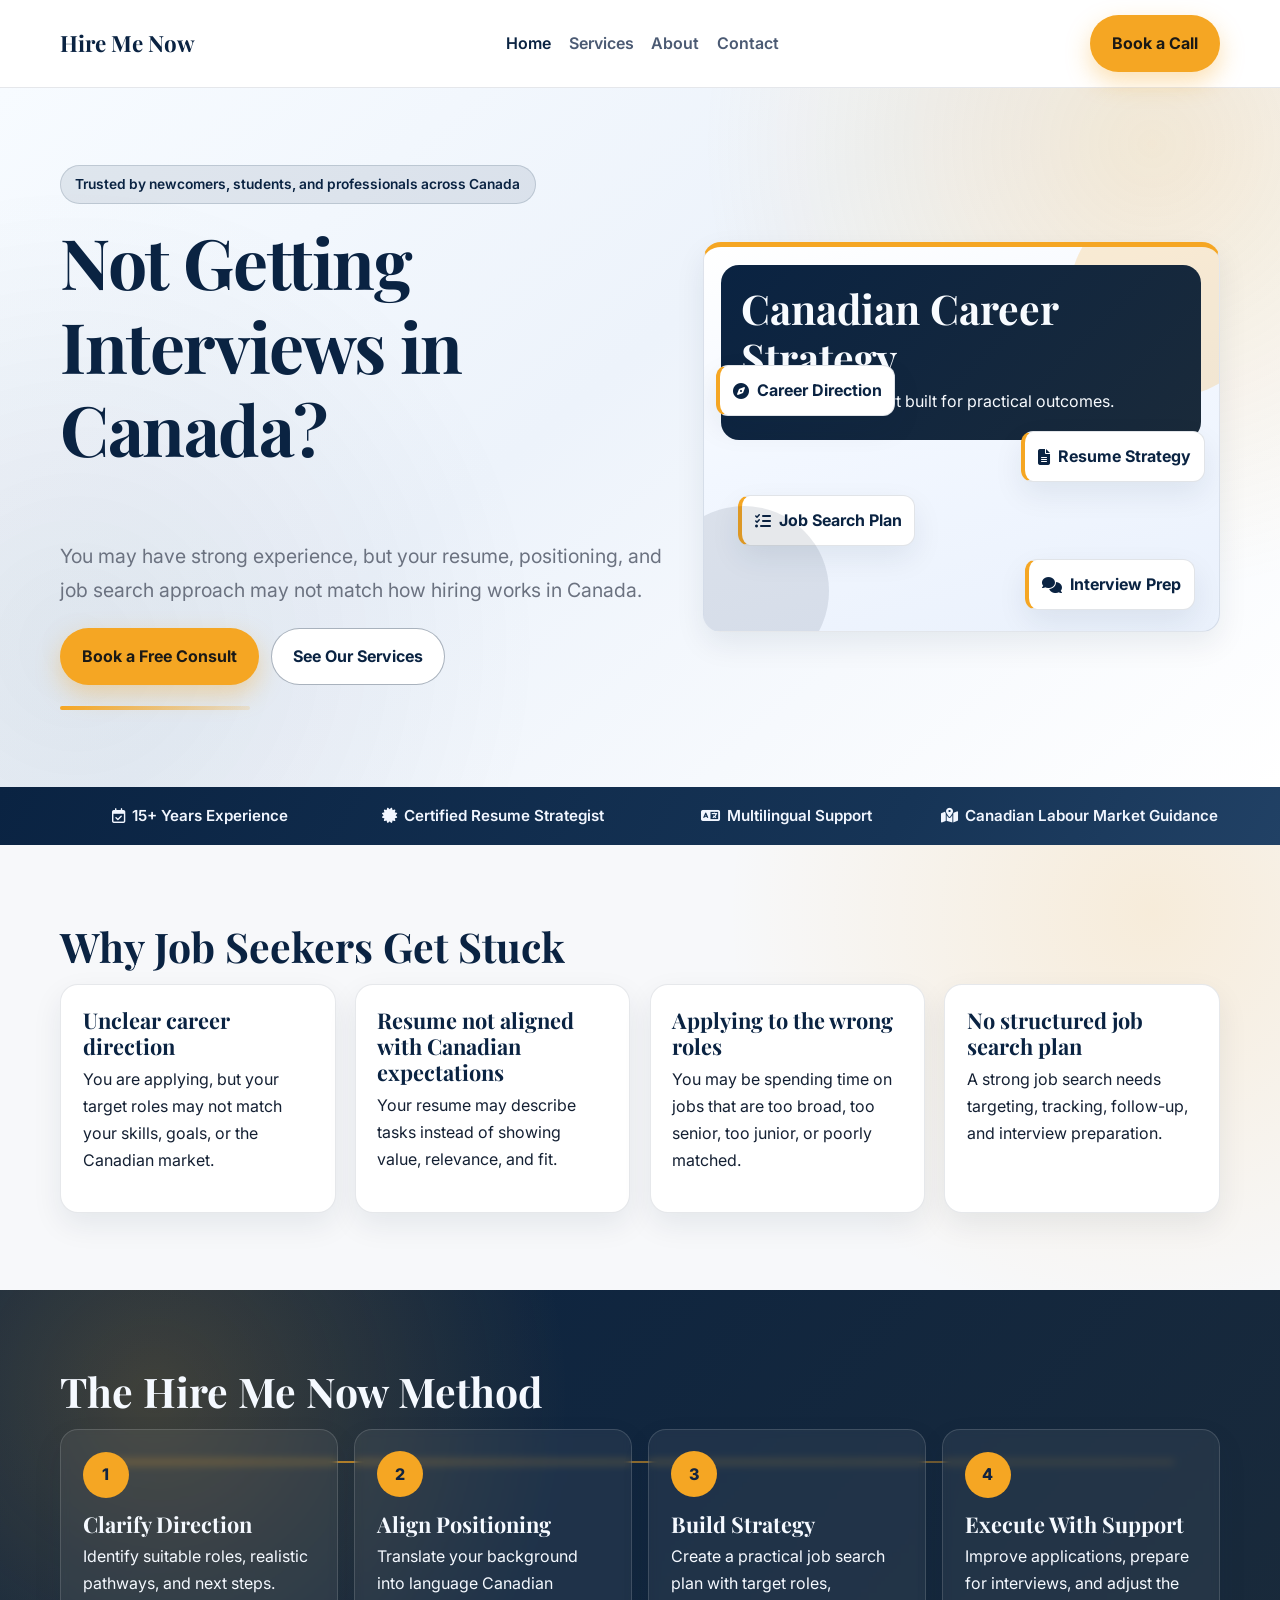
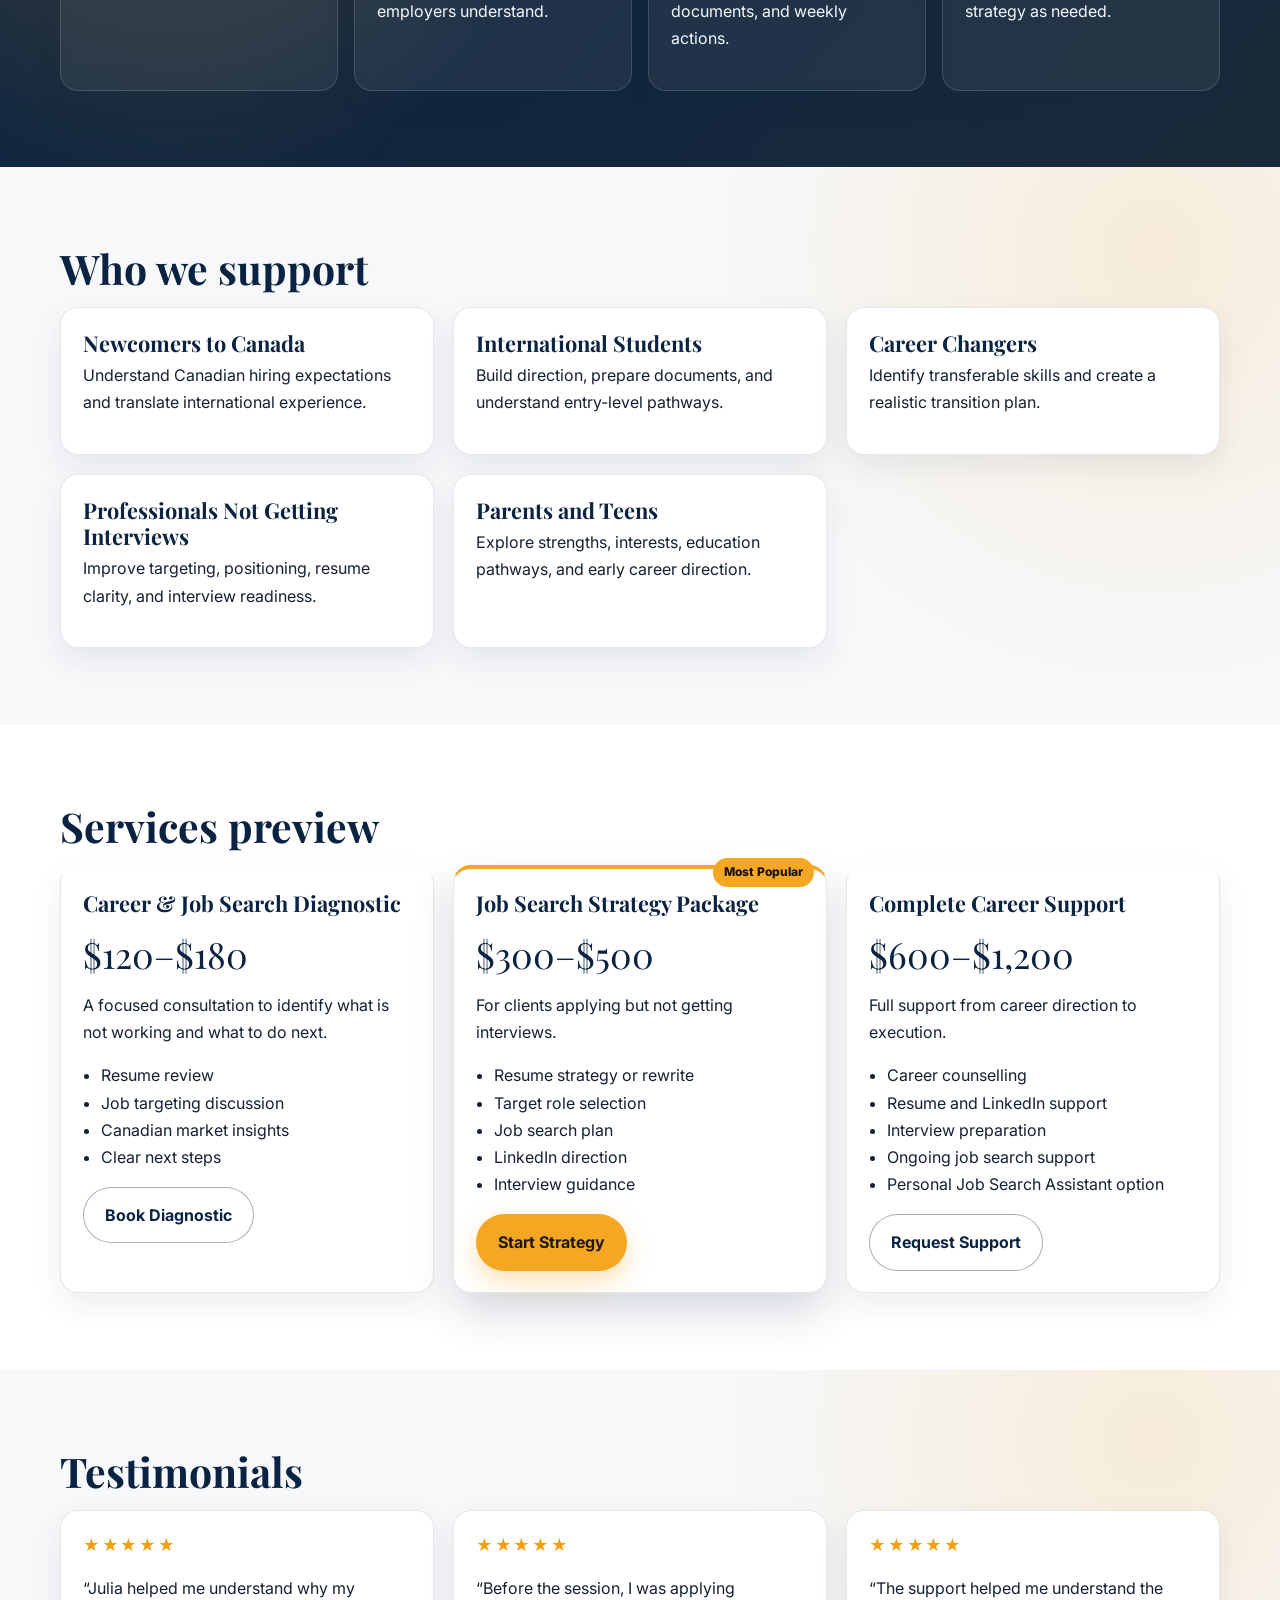
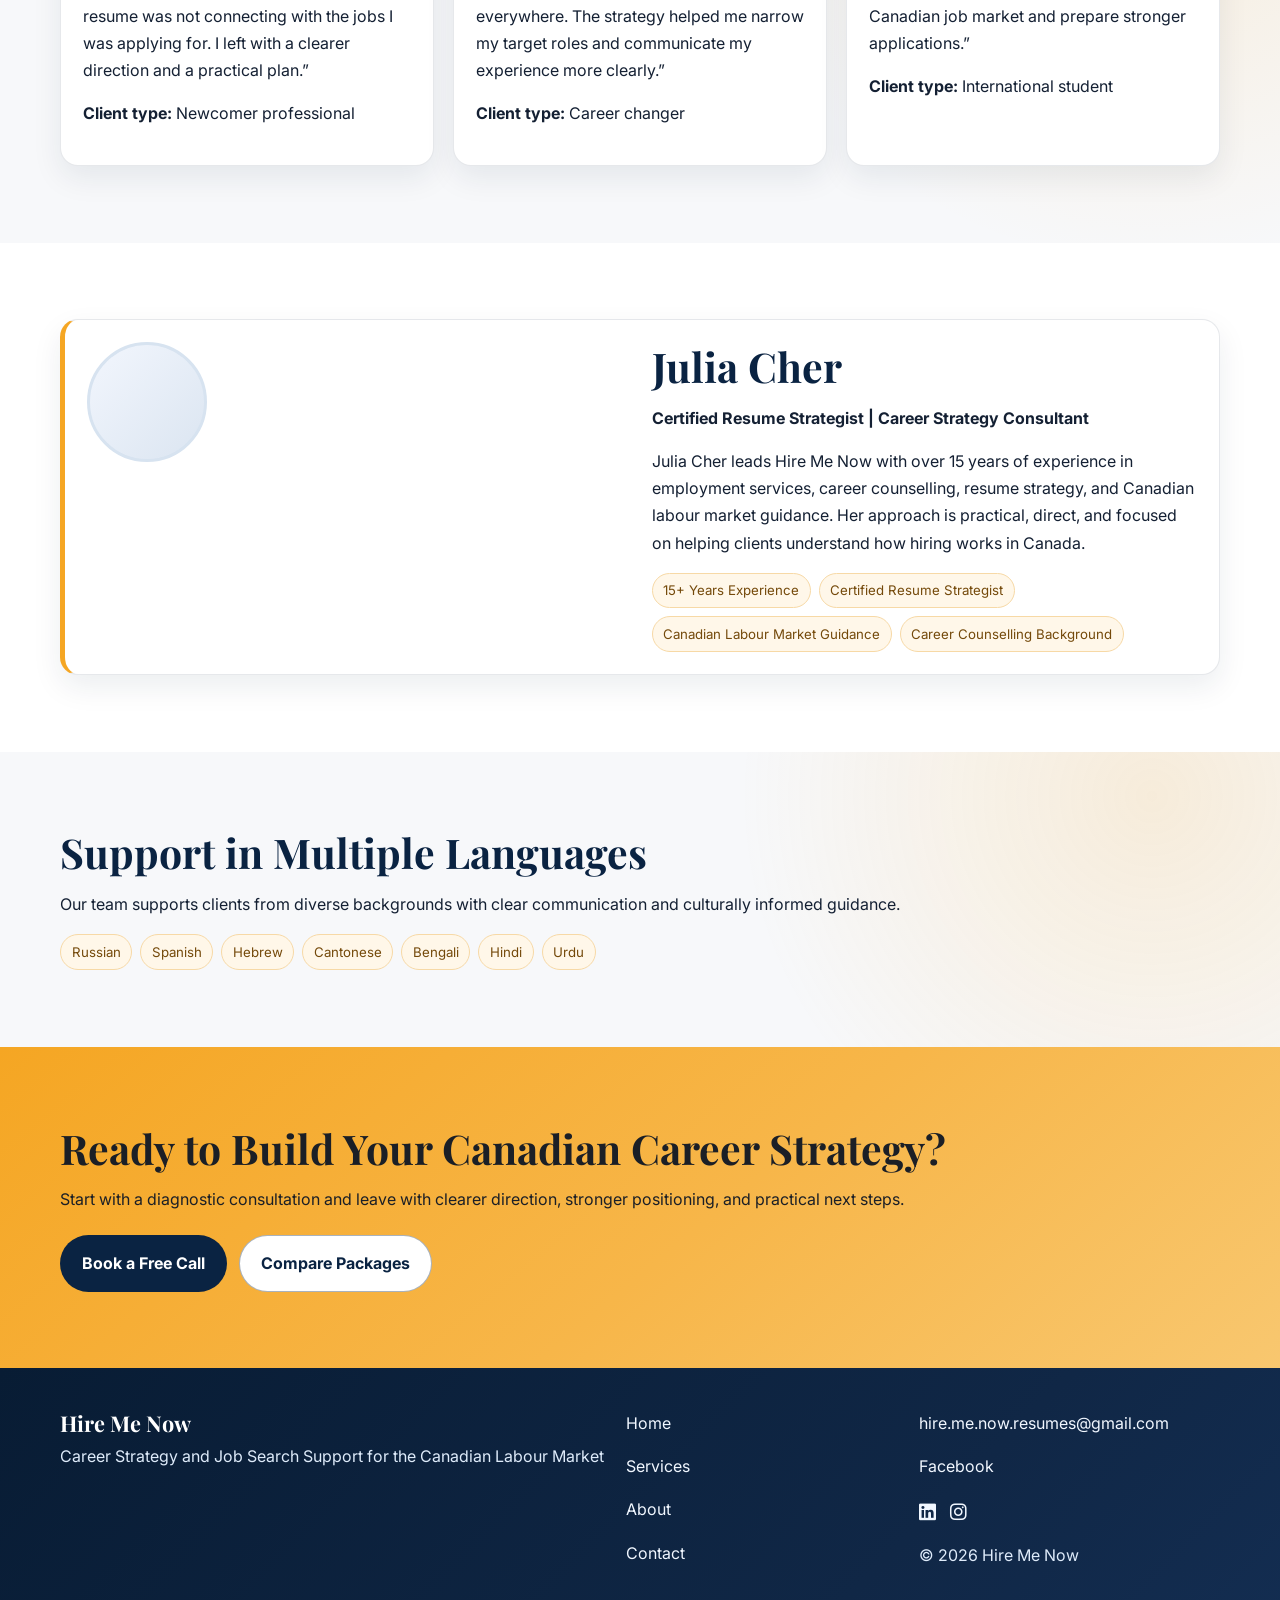
==== commit 59d83dab: "Upgrade visual design with premium hero, timeline, and refined styling" ====
--- a/index.html
+++ b/index.html
@@ -3,164 +3,187 @@
 <head>
   <meta charset="utf-8" />
   <meta name="viewport" content="width=device-width, initial-scale=1" />
-  <meta name="theme-color" content="#1A2A3A" />
-  <meta name="description" content="Hire Me Now provides founder-led career strategy and job search support for the Canadian labour market." />
-  <title>Hire Me Now | Career Strategy for Canada</title>
-  <link rel="stylesheet" href="style.css" />
+  <title>Canadian Career Coaching for Newcomers &amp; Professionals | Hire Me Now</title>
+  <meta name="description" content="Canadian career coaching, resume strategy, and job search support for newcomers, students, career changers, and professionals." />
+  <meta name="robots" content="index, follow" />
+  <meta property="og:title" content="Canadian Career Coaching for Newcomers &amp; Professionals | Hire Me Now" />
+  <meta property="og:description" content="Founder-led career strategy, resume and LinkedIn positioning, interview preparation, and Canadian labour market guidance." />
+  <meta property="og:type" content="website" />
+  <meta property="og:url" content="https://juliarus768-cyber.github.io/hmn-careers-site/index.html" />
+  <meta property="og:image" content="https://juliarus768-cyber.github.io/hmn-careers-site/og-image-placeholder.jpg" />
+  <link rel="canonical" href="index.html" />
+  <link rel="preconnect" href="https://fonts.googleapis.com" />
+  <link rel="preconnect" href="https://fonts.gstatic.com" crossorigin />
+  <link href="https://fonts.googleapis.com/css2?family=Inter:wght@400;500;600;700;800&family=Playfair+Display:wght@600;700&display=swap" rel="stylesheet" />
+  <link rel="stylesheet" href="https://cdnjs.cloudflare.com/ajax/libs/font-awesome/6.5.2/css/all.min.css" integrity="sha512-SnH5WK+bZxgPHs44uWix+LLJAJ9/2PkPKZ5QiAj6Ta86w+fsb2TkR4j8yYko7J0z6qf4vWm2fVYB8gN3x0PzYQ==" crossorigin="anonymous" referrerpolicy="no-referrer" />
+  <link rel="stylesheet" href="styles.css" />
+  <script type="application/ld+json">{"@context":"https://schema.org","@type":"LocalBusiness","name":"Hire Me Now","founder":"Julia Cher","description":"Canadian career strategy and job search support service","url":"https://juliarus768-cyber.github.io/hmn-careers-site/","email":"hire.me.now.resumes@gmail.com","serviceArea":"Canada","priceRange":"$120-$1200"}</script>
+  <script type="application/ld+json">{"@context":"https://schema.org","@graph":[{"@type":"Service","name":"Career & Job Search Diagnostic"},{"@type":"Service","name":"Job Search Strategy Package"},{"@type":"Service","name":"Complete Career Support"}]}</script>
 </head>
 <body>
   <header class="site-header">
-    <div class="container nav-wrap">
-      <a class="brand" href="index.html">Hire Me Now</a>
-      <nav aria-label="Primary navigation" class="site-nav">
-        <a href="index.html" aria-current="page">Home</a>
-        <a href="services.html">Services</a>
-        <a href="about.html">About</a>
-        <a href="contact.html">Contact</a>
+    <div class="container nav-wrap" id="topNav">
+      <a class="logo" href="index.html" aria-label="Hire Me Now home">Hire Me Now</a>
+      <button class="nav-toggle" id="navToggle" aria-label="Toggle navigation menu"><i class="fa-solid fa-bars"></i></button>
+      <nav class="nav-center" aria-label="Main navigation">
+        <a href="index.html" aria-current="page" aria-label="Home">Home</a>
+        <a href="services.html" aria-label="Services">Services</a>
+        <a href="about.html" aria-label="About">About</a>
+        <a href="contact.html" aria-label="Contact">Contact</a>
       </nav>
-      <a class="btn btn-primary nav-cta" href="contact.html">Book a Call</a>
+      <a class="btn btn-primary nav-cta" href="contact.html" aria-label="Book a Call">Book a Call</a>
     </div>
   </header>
 
   <main>
     <section class="hero section">
-      <div class="container hero-grid">
-        <div class="hero-content">
-          <p class="eyebrow">Founder-Led Career Strategy</p>
+      <div class="container hero-layout">
+        <article class="hero-copy">
+          <span class="badge-pill">Trusted by newcomers, students, and professionals across Canada</span>
           <h1>Not Getting Interviews in Canada?</h1>
           <p class="lead">You may have strong experience, but your resume, positioning, and job search approach may not match how hiring works in Canada.</p>
-          <div class="actions">
-            <a class="btn btn-primary" href="services.html">View Services</a>
-            <a class="btn btn-outline" href="contact.html">Speak With Our Team</a>
+          <div class="action-row">
+            <a class="btn btn-primary" href="contact.html" aria-label="Book a Free Consult">Book a Free Consult</a>
+            <a class="btn btn-secondary" href="services.html" aria-label="See Our Services">See Our Services</a>
           </div>
-        </div>
-        <aside class="hero-panel card">
-          <h2>Built for Real-World Hiring in Canada</h2>
-          <p>Hire Me Now helps newcomers, students, career changers, and professionals build a clear strategy for the Canadian labour market.</p>
-          <p>Led by Julia Cher and supported by experienced multilingual career counsellors.</p>
+          <div class="hero-accent-line" aria-hidden="true"></div>
+        </article>
+
+        <aside class="hero-visual card" aria-label="Career strategy service highlights">
+          <div class="visual-main">
+            <h2>Canadian Career Strategy</h2>
+            <p>Step-by-step support built for practical outcomes.</p>
+          </div>
+          <div class="float-card fc-1"><i class="fa-solid fa-compass"></i><span>Career Direction</span></div>
+          <div class="float-card fc-2"><i class="fa-solid fa-file-lines"></i><span>Resume Strategy</span></div>
+          <div class="float-card fc-3"><i class="fa-solid fa-list-check"></i><span>Job Search Plan</span></div>
+          <div class="float-card fc-4"><i class="fa-solid fa-comments"></i><span>Interview Prep</span></div>
         </aside>
       </div>
     </section>
 
-    <section class="trust-bar">
-      <div class="container trust-grid">
-        <p><strong>15+ years experience</strong></p>
-        <p><strong>Certified Resume Strategist</strong></p>
-        <p><strong>Canadian labour market guidance</strong></p>
-        <p><strong>Multilingual support</strong></p>
+    <section class="social-proof">
+      <div class="container social-proof-grid">
+        <div class="social-proof-item"><i class="fa-regular fa-calendar-check"></i>15+ Years Experience</div>
+        <div class="social-proof-item"><i class="fa-solid fa-certificate"></i>Certified Resume Strategist</div>
+        <div class="social-proof-item"><i class="fa-solid fa-language"></i>Multilingual Support</div>
+        <div class="social-proof-item"><i class="fa-solid fa-map-location-dot"></i>Canadian Labour Market Guidance</div>
       </div>
     </section>
 
-    <section class="section bg-light">
+    <section class="section section-soft">
       <div class="container">
-        <h2>Why job seekers get stuck</h2>
-        <div class="grid four">
-          <article class="card">
-            <h3>Strong background, low response</h3>
-            <p>Experience alone is not always enough if your documents are not aligned with local expectations.</p>
-          </article>
-          <article class="card">
-            <h3>Unclear positioning</h3>
-            <p>When your target role is broad, employers may struggle to see immediate fit.</p>
-          </article>
-          <article class="card">
-            <h3>Application overload</h3>
-            <p>Sending many applications without a strategy can reduce quality and confidence.</p>
-          </article>
-          <article class="card">
-            <h3>Interview preparation gaps</h3>
-            <p>Even strong candidates can underperform without clear, role-relevant communication.</p>
-          </article>
+        <h2>Why Job Seekers Get Stuck</h2>
+        <div class="grid grid-4">
+          <article class="card pain-card"><h3>Unclear career direction</h3><p>You are applying, but your target roles may not match your skills, goals, or the Canadian market.</p></article>
+          <article class="card pain-card"><h3>Resume not aligned with Canadian expectations</h3><p>Your resume may describe tasks instead of showing value, relevance, and fit.</p></article>
+          <article class="card pain-card"><h3>Applying to the wrong roles</h3><p>You may be spending time on jobs that are too broad, too senior, too junior, or poorly matched.</p></article>
+          <article class="card pain-card"><h3>No structured job search plan</h3><p>A strong job search needs targeting, tracking, follow-up, and interview preparation.</p></article>
+        </div>
+      </div>
+    </section>
+
+    <section class="section navy-section">
+      <div class="container">
+        <h2>The Hire Me Now Method</h2>
+        <div class="timeline">
+          <article class="card step"><div class="step-badge">1</div><h3>Clarify Direction</h3><p>Identify suitable roles, realistic pathways, and next steps.</p></article>
+          <article class="card step"><div class="step-badge">2</div><h3>Align Positioning</h3><p>Translate your background into language Canadian employers understand.</p></article>
+          <article class="card step"><div class="step-badge">3</div><h3>Build Strategy</h3><p>Create a practical job search plan with target roles, documents, and weekly actions.</p></article>
+          <article class="card step"><div class="step-badge">4</div><h3>Execute With Support</h3><p>Improve applications, prepare for interviews, and adjust the strategy as needed.</p></article>
+        </div>
+      </div>
+    </section>
+
+    <section class="section section-soft">
+      <div class="container">
+        <h2>Who we support</h2>
+        <div class="grid grid-3">
+          <article class="card persona"><h3>Newcomers to Canada</h3><p>Understand Canadian hiring expectations and translate international experience.</p></article>
+          <article class="card persona"><h3>International Students</h3><p>Build direction, prepare documents, and understand entry-level pathways.</p></article>
+          <article class="card persona"><h3>Career Changers</h3><p>Identify transferable skills and create a realistic transition plan.</p></article>
+          <article class="card persona"><h3>Professionals Not Getting Interviews</h3><p>Improve targeting, positioning, resume clarity, and interview readiness.</p></article>
+          <article class="card persona"><h3>Parents and Teens</h3><p>Explore strengths, interests, education pathways, and early career direction.</p></article>
         </div>
       </div>
     </section>
 
     <section class="section">
       <div class="container">
-        <h2>The Hire Me Now Method</h2>
-        <div class="grid four">
-          <article class="step card"><span>1</span><h3>Diagnose</h3><p>Review your current resume, goals, and job search process.</p></article>
-          <article class="step card"><span>2</span><h3>Position</h3><p>Define your target role and value proposition for Canadian employers.</p></article>
-          <article class="step card"><span>3</span><h3>Build</h3><p>Strengthen resume, LinkedIn, and outreach strategy with clear messaging.</p></article>
-          <article class="step card"><span>4</span><h3>Execute</h3><p>Apply, prepare, and refine with practical weekly support.</p></article>
+        <h2>Services preview</h2>
+        <div class="grid grid-3">
+          <article class="card pricing-card"><h3>Career &amp; Job Search Diagnostic</h3><p class="price">$120–$180</p><p>A focused consultation to identify what is not working and what to do next.</p><ul class="features"><li>Resume review</li><li>Job targeting discussion</li><li>Canadian market insights</li><li>Clear next steps</li></ul><a class="btn btn-secondary" href="contact.html" aria-label="Book Diagnostic">Book Diagnostic</a></article>
+          <article class="card pricing-card featured"><span class="popular-badge">Most Popular</span><h3>Job Search Strategy Package</h3><p class="price">$300–$500</p><p>For clients applying but not getting interviews.</p><ul class="features"><li>Resume strategy or rewrite</li><li>Target role selection</li><li>Job search plan</li><li>LinkedIn direction</li><li>Interview guidance</li></ul><a class="btn btn-primary" href="contact.html" aria-label="Start Strategy">Start Strategy</a></article>
+          <article class="card pricing-card"><h3>Complete Career Support</h3><p class="price">$600–$1,200</p><p>Full support from career direction to execution.</p><ul class="features"><li>Career counselling</li><li>Resume and LinkedIn support</li><li>Interview preparation</li><li>Ongoing job search support</li><li>Personal Job Search Assistant option</li></ul><a class="btn btn-secondary" href="contact.html" aria-label="Request Support">Request Support</a></article>
         </div>
       </div>
     </section>
 
-    <section class="section bg-light">
+    <section class="section section-soft">
       <div class="container">
-        <h2>Who we support</h2>
-        <div class="grid two">
-          <ul class="card list">
-            <li>Newcomers to Canada</li>
-            <li>International students</li>
-            <li>Career changers</li>
-          </ul>
-          <ul class="card list">
-            <li>Professionals not getting interviews</li>
-            <li>Families seeking direction support for teens</li>
-          </ul>
+        <h2>Testimonials</h2>
+        <div class="grid grid-3">
+          <article class="card quote-card"><p class="stars">★★★★★</p><p>“Julia helped me understand why my resume was not connecting with the jobs I was applying for. I left with a clearer direction and a practical plan.”</p><p><strong>Client type:</strong> Newcomer professional</p></article>
+          <article class="card quote-card"><p class="stars">★★★★★</p><p>“Before the session, I was applying everywhere. The strategy helped me narrow my target roles and communicate my experience more clearly.”</p><p><strong>Client type:</strong> Career changer</p></article>
+          <article class="card quote-card"><p class="stars">★★★★★</p><p>“The support helped me understand the Canadian job market and prepare stronger applications.”</p><p><strong>Client type:</strong> International student</p></article>
         </div>
       </div>
     </section>
 
     <section class="section">
-      <div class="container">
-        <div class="section-head">
-          <h2>Services preview</h2>
-          <a class="text-link" href="services.html">See full service details →</a>
-        </div>
-        <div class="grid three">
-          <article class="card price-card">
-            <h3>Career &amp; Job Search Diagnostic</h3>
-            <p class="price">$120–$180</p>
-            <p>Assess your current strategy and identify your highest-impact next steps.</p>
-          </article>
-          <article class="card price-card featured">
-            <h3>Job Search Strategy Package</h3>
-            <p class="price">$300–$500</p>
-            <p>Build your role positioning, search plan, and application approach.</p>
-          </article>
-          <article class="card price-card">
-            <h3>Complete Career Support</h3>
-            <p class="price">$600–$1,200</p>
-            <p>Comprehensive guidance from strategy to interview readiness.</p>
+      <div class="container card founder-highlight">
+        <div class="grid grid-2">
+          <div class="avatar-lg" role="img" aria-label="Julia Cher photo placeholder"></div>
+          <article>
+            <h2>Julia Cher</h2>
+            <p><strong>Certified Resume Strategist | Career Strategy Consultant</strong></p>
+            <p>Julia Cher leads Hire Me Now with over 15 years of experience in employment services, career counselling, resume strategy, and Canadian labour market guidance. Her approach is practical, direct, and focused on helping clients understand how hiring works in Canada.</p>
+            <div class="badges"><span class="badge">15+ Years Experience</span><span class="badge">Certified Resume Strategist</span><span class="badge">Canadian Labour Market Guidance</span><span class="badge">Career Counselling Background</span></div>
           </article>
         </div>
       </div>
     </section>
 
-    <section class="section bg-light">
-      <div class="container card feature-block">
-        <h2>About Julia Cher</h2>
-        <p>Julia Cher leads Hire Me Now with a practical, human approach to career strategy. She helps clients make informed decisions, communicate value clearly, and build a consistent job search system.</p>
-      </div>
-    </section>
-
-    <section class="section">
-      <div class="container card">
-        <h2>Multilingual support</h2>
-        <p>Our team supports clients in Russian, Spanish, Hebrew, Cantonese, Bengali, Hindi, and Urdu.</p>
+    <section class="section section-soft">
+      <div class="container">
+        <h2>Support in Multiple Languages</h2>
+        <p>Our team supports clients from diverse backgrounds with clear communication and culturally informed guidance.</p>
+        <div class="lang-badges"><span class="badge">Russian</span><span class="badge">Spanish</span><span class="badge">Hebrew</span><span class="badge">Cantonese</span><span class="badge">Bengali</span><span class="badge">Hindi</span><span class="badge">Urdu</span></div>
       </div>
     </section>
 
     <section class="section final-cta">
-      <div class="container card cta-card">
-        <h2>Ready to move from uncertainty to clarity?</h2>
-        <p>Start with a focused conversation and get a strategy grounded in how hiring works in Canada.</p>
-        <div class="actions center">
-          <a class="btn btn-primary" href="contact.html">Contact Hire Me Now</a>
-          <a class="btn btn-outline" href="services.html">Compare Packages</a>
-        </div>
+      <div class="container">
+        <h2>Ready to Build Your Canadian Career Strategy?</h2>
+        <p>Start with a diagnostic consultation and leave with clearer direction, stronger positioning, and practical next steps.</p>
+        <div class="action-row"><a class="btn btn-dark" href="contact.html" aria-label="Book a Free Call">Book a Free Call</a><a class="btn btn-secondary" href="services.html" aria-label="Compare Packages">Compare Packages</a></div>
       </div>
     </section>
+
+    <section class="sr-only"><p>Hire Me Now is a Canadian career coaching and job search strategy service led by Julia Cher, a Certified Resume Strategist with over 15 years of experience. The service helps newcomers to Canada, international students, career changers, and professionals who are not getting interviews. Services include career diagnostics, job search strategy packages, resume writing, LinkedIn optimization, interview preparation, and Canadian labour market orientation. Hire Me Now offers multilingual support in Russian, Spanish, Hebrew, Cantonese, Bengali, Hindi, and Urdu.</p></section>
   </main>
 
-  <footer class="site-footer">
-    <div class="container footer-wrap">
-      <p>© 2026 Hire Me Now</p>
-      <p><a href="mailto:hire.me.now.resumes@gmail.com">hire.me.now.resumes@gmail.com</a></p>
+  <footer class="footer">
+    <div class="container footer-grid">
+      <section>
+        <h3>Hire Me Now</h3>
+        <p>Career Strategy and Job Search Support for the Canadian Labour Market</p>
+      </section>
+      <section>
+        <p><a href="index.html" aria-label="Home">Home</a></p>
+        <p><a href="services.html" aria-label="Services">Services</a></p>
+        <p><a href="about.html" aria-label="About">About</a></p>
+        <p><a href="contact.html" aria-label="Contact">Contact</a></p>
+      </section>
+      <section>
+        <p><a href="mailto:hire.me.now.resumes@gmail.com" aria-label="Email">hire.me.now.resumes@gmail.com</a></p>
+        <p><a href="https://www.facebook.com/hire.me.now.resumes/" aria-label="Facebook">Facebook</a></p>
+        <div class="icon-links"><a href="#" aria-label="LinkedIn placeholder"><i class="fa-brands fa-linkedin"></i></a><a href="#" aria-label="Instagram placeholder"><i class="fa-brands fa-instagram"></i></a></div>
+        <p>© 2026 Hire Me Now</p>
+      </section>
     </div>
   </footer>
+
+  <script>const t=document.getElementById('navToggle'),n=document.getElementById('topNav');t&&t.addEventListener('click',()=>n.classList.toggle('open'));</script>
 </body>
 </html>
--- a/styles.css
+++ b/styles.css
@@ -0,0 +1,707 @@
+:root {
+  --color-primary: #0a2342;
+  --color-primary-2: #1a2a3a;
+  --color-accent: #f5a623;
+  --color-text: #142033;
+  --color-muted: #6b7280;
+  --color-bg: #ffffff;
+  --color-bg-soft: #f7f8fa;
+  --color-border: #e5e7eb;
+  --radius-sm: 12px;
+  --radius-md: 18px;
+  --radius-lg: 24px;
+  --shadow-soft: 0 12px 30px rgba(10, 35, 66, 0.08);
+  --shadow-lift: 0 16px 38px rgba(10, 35, 66, 0.16);
+  --font-body: "Inter", system-ui, -apple-system, BlinkMacSystemFont, "Segoe UI", sans-serif;
+  --font-heading: "Playfair Display", Georgia, "Times New Roman", serif;
+}
+
+* { box-sizing: border-box; }
+
+html { scroll-behavior: smooth; }
+
+body {
+  margin: 0;
+  font-family: var(--font-body);
+  color: var(--color-text);
+  line-height: 1.7;
+  background: var(--color-bg);
+}
+
+a { color: var(--color-primary); }
+img { max-width: 100%; display: block; }
+
+.container {
+  width: min(1160px, 92%);
+  margin-inline: auto;
+}
+
+.section {
+  padding: clamp(3.5rem, 6vw, 6rem) 0;
+  position: relative;
+}
+
+.section-soft {
+  background:
+    radial-gradient(circle at 90% 15%, rgba(245, 166, 35, 0.15), transparent 35%),
+    var(--color-bg-soft);
+}
+
+h1, h2, h3 {
+  font-family: var(--font-heading);
+  margin-top: 0;
+  color: var(--color-primary);
+  line-height: 1.2;
+}
+
+h1 {
+  font-size: clamp(2.3rem, 6vw, 4.35rem);
+  letter-spacing: -0.02em;
+}
+
+h2 {
+  font-size: clamp(1.65rem, 3.2vw, 2.7rem);
+  margin-bottom: 0.85rem;
+}
+
+h3 {
+  font-size: clamp(1.12rem, 2vw, 1.36rem);
+  margin-bottom: 0.4rem;
+}
+
+p { margin-top: 0; }
+
+.lead {
+  color: var(--color-muted);
+  font-size: clamp(1rem, 2vw, 1.22rem);
+  max-width: 65ch;
+}
+
+.btn {
+  display: inline-flex;
+  align-items: center;
+  justify-content: center;
+  gap: 0.42rem;
+  padding: 0.85rem 1.32rem;
+  border-radius: 999px;
+  border: 1px solid transparent;
+  text-decoration: none;
+  font-weight: 700;
+  transition: transform 0.25s ease, box-shadow 0.25s ease, background-color 0.25s ease;
+}
+
+.btn:hover {
+  transform: translateY(-2px);
+  box-shadow: var(--shadow-lift);
+}
+
+.btn-primary {
+  background: var(--color-accent);
+  color: #1a1916;
+  box-shadow: 0 10px 24px rgba(245, 166, 35, 0.35);
+}
+
+.btn-secondary {
+  background: #ffffff;
+  border-color: rgba(10, 35, 66, 0.35);
+  color: var(--color-primary);
+}
+
+.btn-dark {
+  background: var(--color-primary);
+  color: #ffffff;
+}
+
+.card {
+  background: #ffffff;
+  border: 1px solid rgba(10, 35, 66, 0.1);
+  border-radius: var(--radius-md);
+  padding: 1.35rem;
+  box-shadow: var(--shadow-soft);
+}
+
+.grid { display: grid; gap: 1.2rem; }
+.grid-2 { grid-template-columns: repeat(2, minmax(0, 1fr)); }
+.grid-3 { grid-template-columns: repeat(3, minmax(0, 1fr)); }
+.grid-4 { grid-template-columns: repeat(4, minmax(0, 1fr)); }
+
+.site-header {
+  position: sticky;
+  top: 0;
+  z-index: 150;
+  background: rgba(255, 255, 255, 0.95);
+  border-bottom: 1px solid var(--color-border);
+  backdrop-filter: blur(10px);
+}
+
+.nav-wrap {
+  display: flex;
+  align-items: center;
+  justify-content: space-between;
+  gap: 0.9rem;
+  padding: 0.95rem 0;
+}
+
+.logo {
+  text-decoration: none;
+  color: var(--color-primary);
+  font-family: var(--font-heading);
+  font-size: 1.4rem;
+  font-weight: 700;
+}
+
+.nav-center {
+  display: flex;
+  align-items: center;
+  gap: 1.1rem;
+}
+
+.nav-center a {
+  color: #4b5a73;
+  text-decoration: none;
+  font-weight: 600;
+}
+
+.nav-center a:hover,
+.nav-center a[aria-current="page"] {
+  color: var(--color-primary);
+}
+
+.nav-toggle {
+  display: none;
+  width: 44px;
+  height: 44px;
+  border-radius: 12px;
+  border: 1px solid var(--color-border);
+  background: #fff;
+}
+
+.hero {
+  overflow: hidden;
+  background:
+    radial-gradient(circle at 90% 8%, rgba(245, 166, 35, 0.18), transparent 34%),
+    radial-gradient(circle at 6% 80%, rgba(10, 35, 66, 0.08), transparent 35%),
+    linear-gradient(140deg, #f7fbff 0%, #edf3fb 45%, #ffffff 100%);
+}
+
+.hero-layout {
+  display: grid;
+  gap: 1.4rem;
+  grid-template-columns: 1.2fr 1fr;
+  align-items: center;
+}
+
+.badge-pill {
+  display: inline-block;
+  margin-bottom: 1rem;
+  background: rgba(10, 35, 66, 0.09);
+  color: var(--color-primary);
+  border: 1px solid rgba(10, 35, 66, 0.15);
+  border-radius: 999px;
+  padding: 0.45rem 0.9rem;
+  font-weight: 600;
+  font-size: 0.86rem;
+}
+
+.action-row {
+  margin-top: 1.35rem;
+  display: flex;
+  flex-wrap: wrap;
+  gap: 0.75rem;
+}
+
+.hero-accent-line {
+  margin-top: 1.35rem;
+  width: 190px;
+  height: 4px;
+  border-radius: 999px;
+  background: linear-gradient(90deg, var(--color-accent), rgba(245, 166, 35, 0.15));
+}
+
+.hero-visual {
+  position: relative;
+  min-height: 390px;
+  background: linear-gradient(165deg, #ffffff 0%, #f2f7ff 45%, #eaf1fc 100%);
+  border-top: 5px solid var(--color-accent);
+  overflow: hidden;
+}
+
+.hero-visual::before,
+.hero-visual::after {
+  content: "";
+  position: absolute;
+  border-radius: 50%;
+  pointer-events: none;
+}
+
+.hero-visual::before {
+  width: 200px;
+  height: 200px;
+  right: -50px;
+  top: -50px;
+  background: rgba(245, 166, 35, 0.2);
+}
+
+.hero-visual::after {
+  width: 170px;
+  height: 170px;
+  left: -45px;
+  bottom: -45px;
+  background: rgba(10, 35, 66, 0.1);
+}
+
+.visual-main {
+  position: absolute;
+  left: 1.1rem;
+  right: 1.1rem;
+  top: 1.1rem;
+  border-radius: var(--radius-md);
+  padding: 1.2rem;
+  background: linear-gradient(135deg, var(--color-primary), var(--color-primary-2));
+  color: #eff5ff;
+}
+
+.visual-main h2,
+.visual-main p {
+  color: #f8fbff;
+  margin-bottom: 0.35rem;
+}
+
+.float-card {
+  position: absolute;
+  display: flex;
+  align-items: center;
+  gap: 0.5rem;
+  background: #fff;
+  border: 1px solid rgba(10, 35, 66, 0.12);
+  border-left: 4px solid var(--color-accent);
+  border-radius: 12px;
+  padding: 0.66rem 0.8rem;
+  font-weight: 700;
+  color: var(--color-primary);
+  box-shadow: var(--shadow-soft);
+}
+
+.fc-1 { top: 118px; left: 12px; }
+.fc-2 { top: 184px; right: 14px; }
+.fc-3 { top: 248px; left: 34px; }
+.fc-4 { top: 312px; right: 24px; }
+
+.social-proof {
+  background: linear-gradient(120deg, var(--color-primary), #163456 70%, #214165 100%);
+  color: #f1f6ff;
+}
+
+.social-proof-grid {
+  display: grid;
+  gap: 0.8rem;
+  grid-template-columns: repeat(4, minmax(0, 1fr));
+  padding: 1rem 0;
+}
+
+.social-proof-item {
+  text-align: center;
+  font-weight: 600;
+  font-size: 0.95rem;
+  display: flex;
+  align-items: center;
+  justify-content: center;
+  gap: 0.45rem;
+}
+
+.pain-card,
+.persona,
+.quote-card,
+.addon {
+  transition: transform 0.25s ease, box-shadow 0.25s ease;
+}
+
+.pain-card:hover,
+.persona:hover,
+.quote-card:hover,
+.addon:hover,
+.pricing-card:hover {
+  transform: translateY(-5px);
+  box-shadow: var(--shadow-lift);
+}
+
+.navy-section {
+  background:
+    radial-gradient(circle at 12% 22%, rgba(245, 166, 35, 0.22), transparent 35%),
+    linear-gradient(130deg, var(--color-primary), var(--color-primary-2));
+}
+
+.navy-section h2,
+.navy-section .step h3,
+.navy-section .step p {
+  color: #f5f9ff;
+}
+
+.navy-section .step {
+  border-color: rgba(255, 255, 255, 0.14);
+  background: rgba(255, 255, 255, 0.06);
+  backdrop-filter: blur(4px);
+}
+
+.timeline {
+  position: relative;
+  display: grid;
+  gap: 1rem;
+  grid-template-columns: repeat(4, minmax(0, 1fr));
+}
+
+.timeline::before {
+  content: "";
+  position: absolute;
+  left: 4%;
+  right: 4%;
+  top: 32px;
+  height: 2px;
+  background: linear-gradient(90deg, rgba(245, 166, 35, 0.8), rgba(245, 166, 35, 0.3));
+}
+
+.step {
+  position: relative;
+  z-index: 1;
+}
+
+.step-badge {
+  width: 46px;
+  height: 46px;
+  border-radius: 50%;
+  display: grid;
+  place-items: center;
+  font-weight: 800;
+  color: #122440;
+  background: var(--color-accent);
+  margin-bottom: 0.8rem;
+}
+
+.pricing-card {
+  position: relative;
+  border-top: 4px solid transparent;
+}
+
+.pricing-card.featured {
+  border-top-color: var(--color-accent);
+  box-shadow: 0 20px 40px rgba(10, 35, 66, 0.17);
+}
+
+.popular-badge,
+.value-badge {
+  position: absolute;
+  top: -11px;
+  right: 12px;
+  background: var(--color-accent);
+  color: #15120f;
+  border-radius: 999px;
+  padding: 0.29rem 0.68rem;
+  font-size: 0.75rem;
+  font-weight: 800;
+}
+
+.price {
+  margin: 0.45rem 0;
+  font-size: clamp(1.8rem, 3vw, 2.25rem);
+  font-family: var(--font-heading);
+  color: var(--color-primary);
+}
+
+.features {
+  margin: 0 0 1rem;
+  padding-left: 1.15rem;
+}
+
+.stars {
+  color: #f59e0b;
+  letter-spacing: 0.12em;
+}
+
+.avatar,
+.avatar-lg,
+.avatar-xl {
+  border-radius: 50%;
+  background: linear-gradient(135deg, #f2f6fd, #dbe5f1);
+}
+
+.avatar {
+  width: 56px;
+  height: 56px;
+  border: 2px solid #d7e3f0;
+}
+
+.avatar-lg {
+  width: 120px;
+  height: 120px;
+  border: 3px solid #d7e3f0;
+}
+
+.avatar-xl {
+  width: 200px;
+  height: 200px;
+  border: 4px solid #d7e3f0;
+}
+
+.founder-highlight {
+  border-left: 5px solid var(--color-accent);
+}
+
+.badges,
+.lang-badges {
+  display: flex;
+  flex-wrap: wrap;
+  gap: 0.5rem;
+}
+
+.badges { margin-top: 0.85rem; }
+
+.badge {
+  font-size: 0.83rem;
+  border-radius: 999px;
+  padding: 0.35rem 0.66rem;
+  border: 1px solid #f7d9a6;
+  background: #fff7e9;
+  color: #74490a;
+}
+
+.final-cta {
+  background: linear-gradient(140deg, #f5a623, #f7b649 55%, #f8c76f);
+  color: #1b1f26;
+}
+
+.final-cta h2,
+.final-cta p {
+  color: #1b1f26;
+}
+
+.footer {
+  background: linear-gradient(135deg, #081c34, #102746 70%, #132d51);
+  color: #deebfa;
+  padding: 2.6rem 0;
+}
+
+.footer-grid {
+  display: grid;
+  grid-template-columns: 2fr 1fr 1.1fr;
+  gap: 1.2rem;
+}
+
+.footer h3 {
+  color: #ffffff;
+}
+
+.footer a {
+  color: #f1f7ff;
+  text-decoration: none;
+}
+
+.footer a:hover {
+  text-decoration: underline;
+}
+
+.icon-links {
+  display: flex;
+  gap: 0.85rem;
+  font-size: 1.2rem;
+  margin: 0.8rem 0;
+}
+
+.package-row {
+  display: grid;
+  gap: 1rem;
+  align-items: center;
+  grid-template-columns: 1fr 1fr;
+}
+
+.package-row:nth-child(even) .package-copy { order: 2; }
+.package-row:nth-child(even) .package-art { order: 1; }
+
+.package-art {
+  min-height: 180px;
+  border-radius: var(--radius-md);
+  border: 1px dashed #c8d4e4;
+  background:
+    radial-gradient(circle at 20% 25%, rgba(245, 166, 35, 0.18), transparent 30%),
+    linear-gradient(145deg, #f5f9ff, #e9f0fa);
+}
+
+.compare-wrap {
+  overflow-x: auto;
+  border: 1px solid var(--color-border);
+  border-radius: var(--radius-md);
+  background: #fff;
+}
+
+.compare {
+  min-width: 720px;
+  width: 100%;
+  border-collapse: collapse;
+}
+
+.compare th,
+.compare td {
+  border-bottom: 1px solid #edf2f8;
+  padding: 0.85rem;
+  text-align: left;
+}
+
+.compare th {
+  background: #f8fbff;
+}
+
+.addon {
+  display: flex;
+  justify-content: space-between;
+  align-items: flex-start;
+  gap: 0.8rem;
+}
+
+.addon a { font-weight: 700; }
+
+.faq-item {
+  border: 1px solid var(--color-border);
+  border-radius: var(--radius-sm);
+  background: #ffffff;
+  margin-bottom: 0.72rem;
+  overflow: hidden;
+}
+
+.faq-q {
+  width: 100%;
+  border: 0;
+  background: #fff;
+  color: var(--color-primary);
+  text-align: left;
+  font-weight: 700;
+  padding: 0.92rem 1rem;
+  cursor: pointer;
+}
+
+.faq-a {
+  display: none;
+  color: var(--color-muted);
+  padding: 0 1rem 1rem;
+}
+
+.faq-item.open .faq-a { display: block; }
+
+.form-grid { display: grid; gap: 0.78rem; }
+
+.field label {
+  display: block;
+  font-weight: 600;
+  margin-bottom: 0.3rem;
+}
+
+.field input,
+.field select,
+.field textarea {
+  width: 100%;
+  border-radius: 10px;
+  border: 1px solid #cfd8e5;
+  padding: 0.68rem 0.76rem;
+  font: inherit;
+}
+
+.field textarea {
+  min-height: 132px;
+  resize: vertical;
+}
+
+.calendly-box {
+  border: 1px dashed #c7d5e8;
+  border-radius: var(--radius-md);
+  background: #f7fbff;
+  padding: 1rem;
+}
+
+.quick-faq {
+  display: grid;
+  grid-template-columns: repeat(3, minmax(0, 1fr));
+  gap: 0.85rem;
+}
+
+.sr-only {
+  position: absolute;
+  width: 1px;
+  height: 1px;
+  padding: 0;
+  margin: -1px;
+  overflow: hidden;
+  clip: rect(0, 0, 0, 0);
+  white-space: nowrap;
+  border: 0;
+}
+
+:focus-visible {
+  outline: 3px solid var(--color-accent);
+  outline-offset: 2px;
+}
+
+@media (max-width: 1200px) {
+  .hero-layout,
+  .grid-4,
+  .grid-3,
+  .grid-2,
+  .social-proof-grid,
+  .timeline,
+  .package-row,
+  .quick-faq,
+  .footer-grid {
+    grid-template-columns: 1fr;
+  }
+
+  .timeline::before { display: none; }
+
+  .hero-visual {
+    min-height: 340px;
+  }
+}
+
+@media (max-width: 768px) {
+  .nav-center,
+  .nav-cta { display: none; }
+
+  .nav-toggle {
+    display: inline-grid;
+    place-items: center;
+  }
+
+  .nav-wrap.open {
+    flex-wrap: wrap;
+    align-items: flex-start;
+  }
+
+  .nav-wrap.open .nav-center,
+  .nav-wrap.open .nav-cta {
+    display: flex;
+    width: 100%;
+  }
+
+  .nav-wrap.open .nav-center {
+    flex-direction: column;
+    align-items: flex-start;
+    gap: 0.65rem;
+  }
+
+  .fc-1 { top: 112px; left: 10px; }
+  .fc-2 { top: 170px; right: 12px; }
+  .fc-3 { top: 228px; left: 10px; }
+  .fc-4 { top: 286px; right: 12px; }
+
+  .section {
+    padding: clamp(2.8rem, 6vw, 4rem) 0;
+  }
+}
+
+@media (max-width: 375px) {
+  .btn { width: 100%; }
+
+  .hero-visual {
+    min-height: 360px;
+  }
+
+  .float-card {
+    font-size: 0.9rem;
+  }
+}
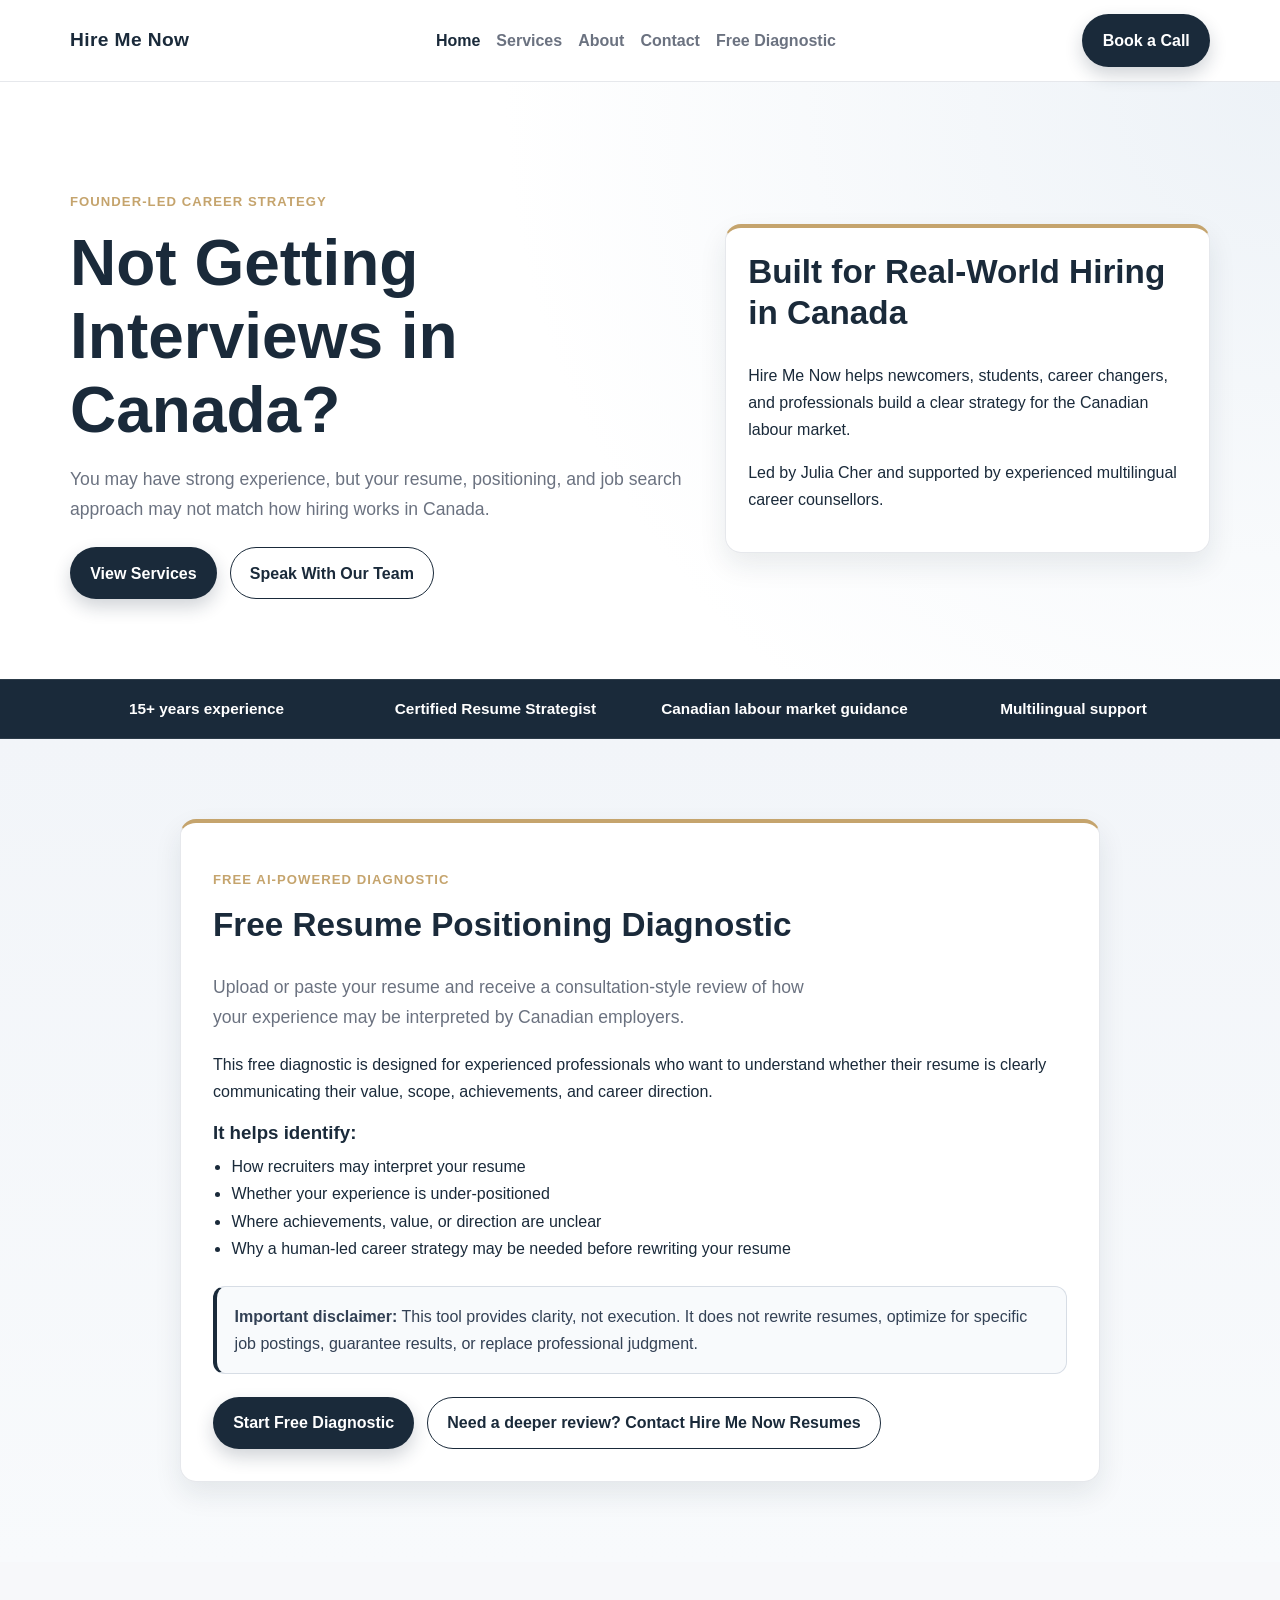
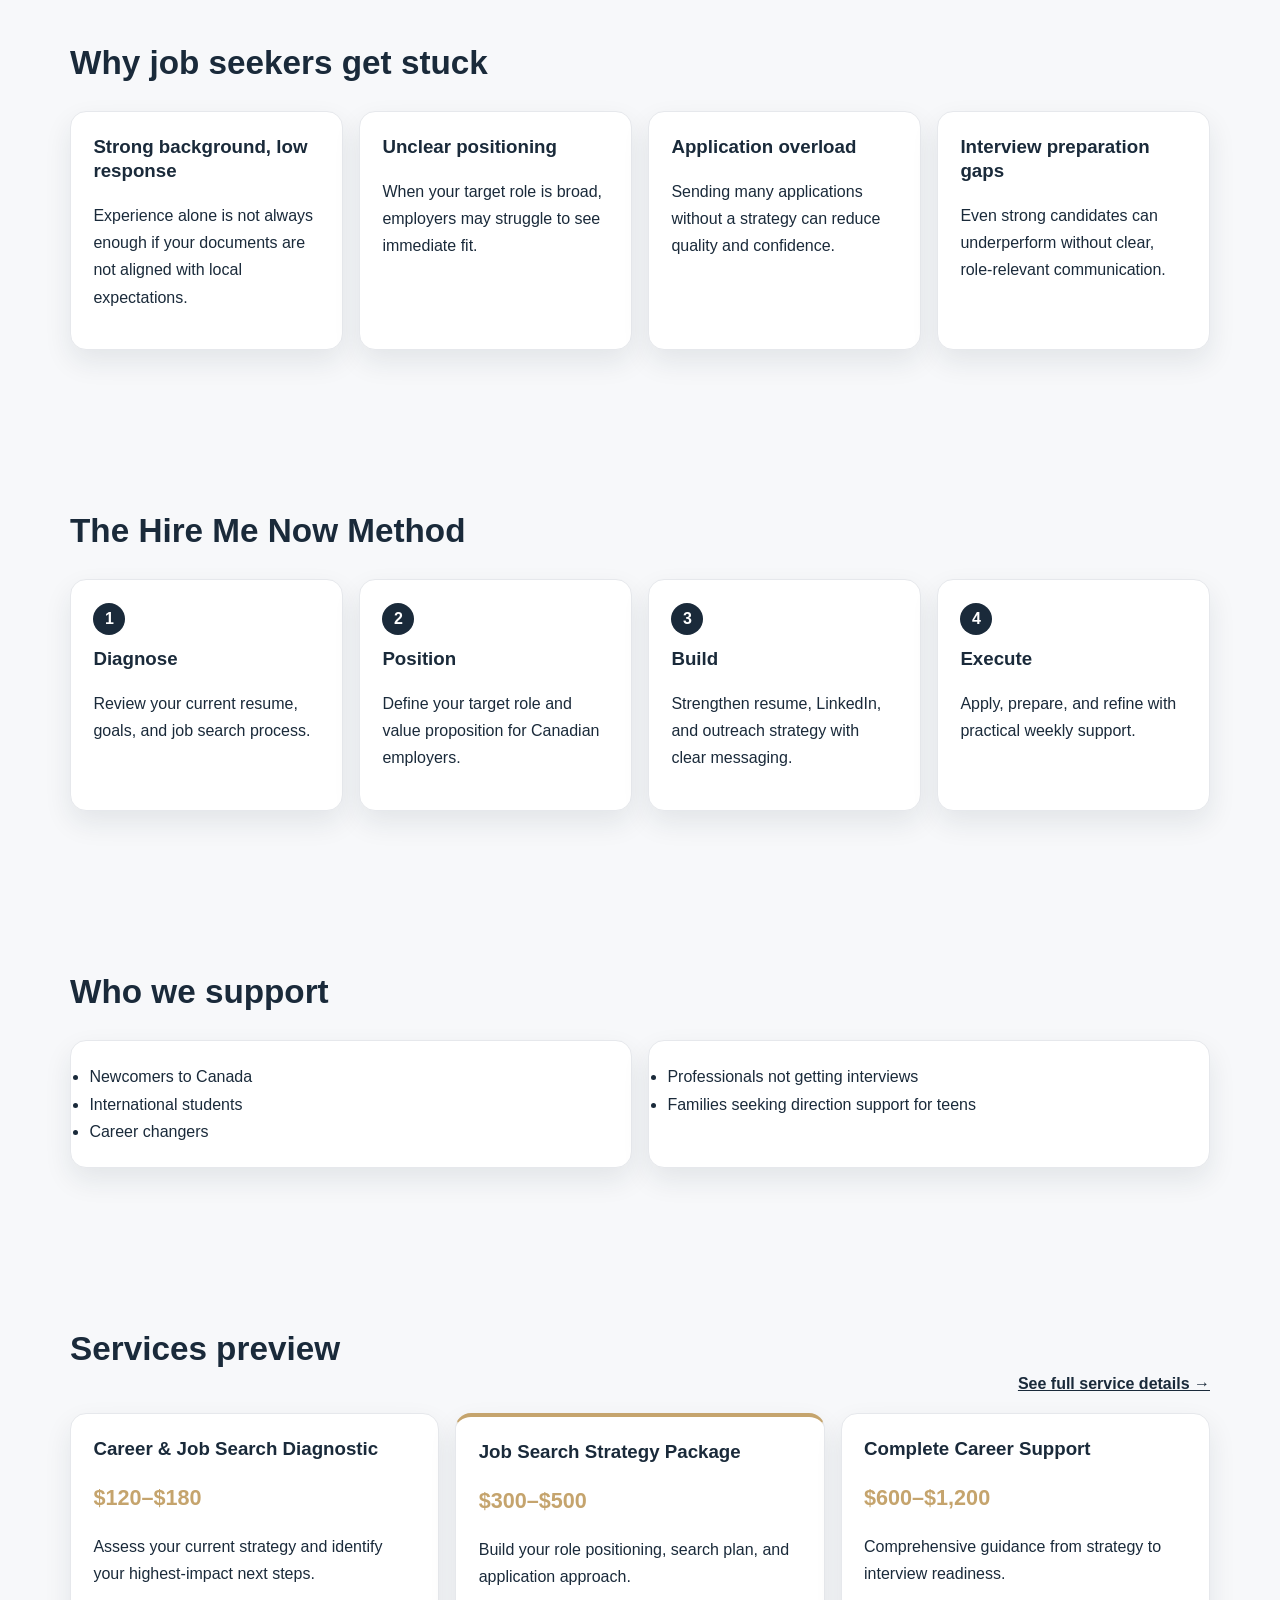
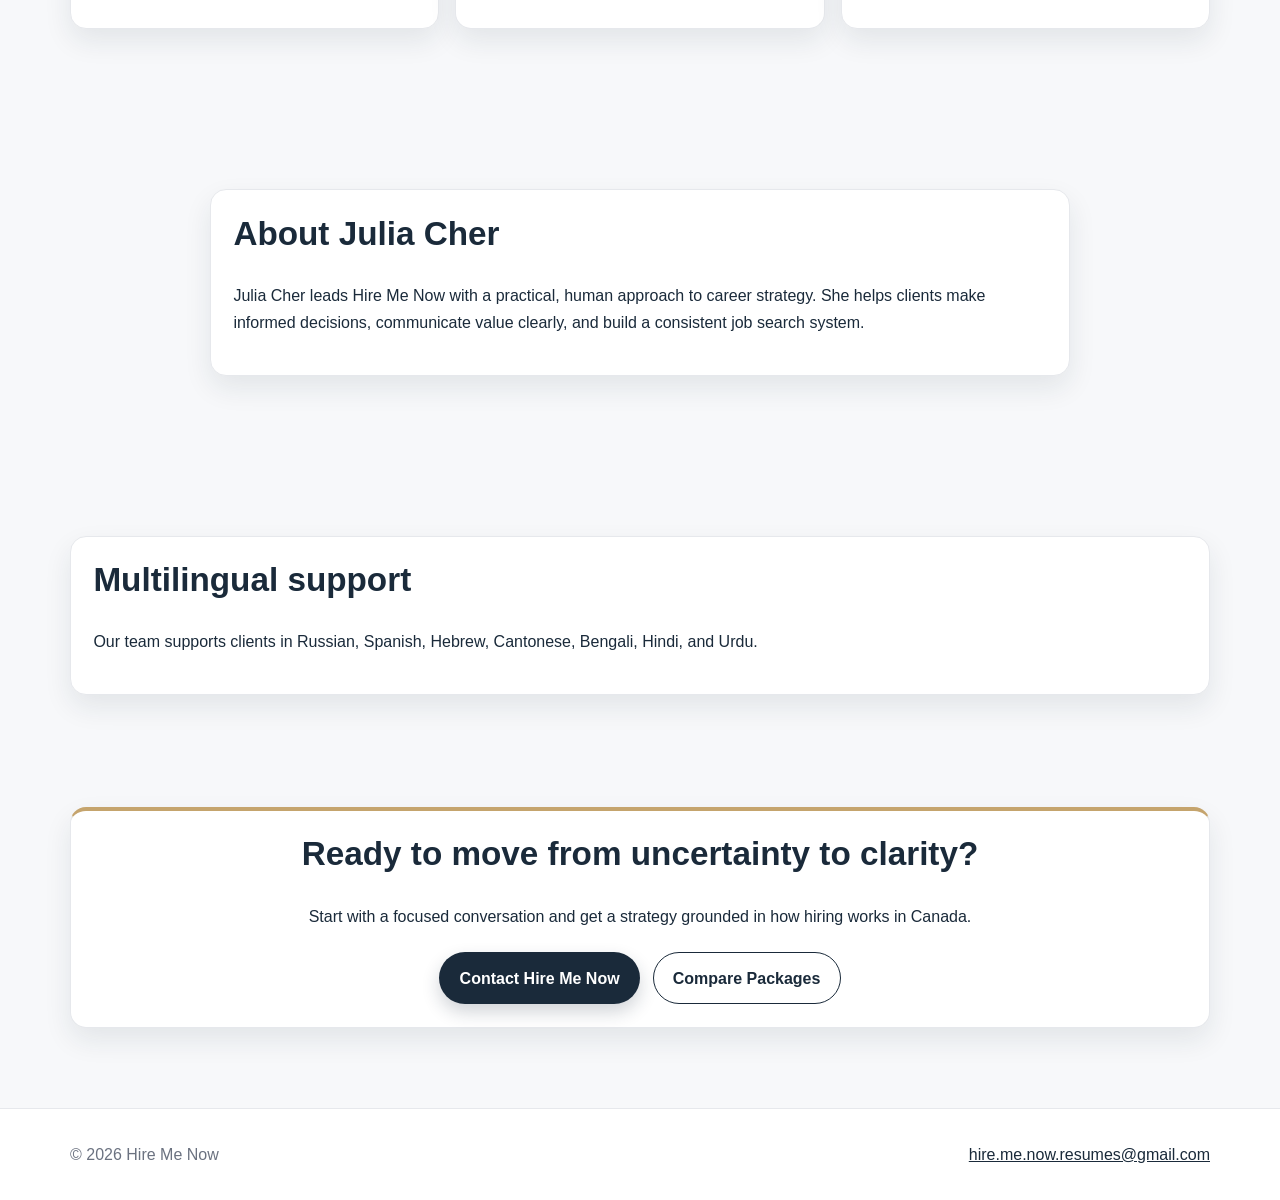
==== commit 762aa7ec: "Merge pull request #6 from juliarus768-cyber/codex/access-github-repository-claude-try-2 Add Free AI" ====
--- a/index.html
+++ b/index.html
@@ -3,187 +3,194 @@
 <head>
   <meta charset="utf-8" />
   <meta name="viewport" content="width=device-width, initial-scale=1" />
-  <title>Canadian Career Coaching for Newcomers &amp; Professionals | Hire Me Now</title>
-  <meta name="description" content="Canadian career coaching, resume strategy, and job search support for newcomers, students, career changers, and professionals." />
-  <meta name="robots" content="index, follow" />
-  <meta property="og:title" content="Canadian Career Coaching for Newcomers &amp; Professionals | Hire Me Now" />
-  <meta property="og:description" content="Founder-led career strategy, resume and LinkedIn positioning, interview preparation, and Canadian labour market guidance." />
-  <meta property="og:type" content="website" />
-  <meta property="og:url" content="https://juliarus768-cyber.github.io/hmn-careers-site/index.html" />
-  <meta property="og:image" content="https://juliarus768-cyber.github.io/hmn-careers-site/og-image-placeholder.jpg" />
-  <link rel="canonical" href="index.html" />
-  <link rel="preconnect" href="https://fonts.googleapis.com" />
-  <link rel="preconnect" href="https://fonts.gstatic.com" crossorigin />
-  <link href="https://fonts.googleapis.com/css2?family=Inter:wght@400;500;600;700;800&family=Playfair+Display:wght@600;700&display=swap" rel="stylesheet" />
-  <link rel="stylesheet" href="https://cdnjs.cloudflare.com/ajax/libs/font-awesome/6.5.2/css/all.min.css" integrity="sha512-SnH5WK+bZxgPHs44uWix+LLJAJ9/2PkPKZ5QiAj6Ta86w+fsb2TkR4j8yYko7J0z6qf4vWm2fVYB8gN3x0PzYQ==" crossorigin="anonymous" referrerpolicy="no-referrer" />
-  <link rel="stylesheet" href="styles.css" />
-  <script type="application/ld+json">{"@context":"https://schema.org","@type":"LocalBusiness","name":"Hire Me Now","founder":"Julia Cher","description":"Canadian career strategy and job search support service","url":"https://juliarus768-cyber.github.io/hmn-careers-site/","email":"hire.me.now.resumes@gmail.com","serviceArea":"Canada","priceRange":"$120-$1200"}</script>
-  <script type="application/ld+json">{"@context":"https://schema.org","@graph":[{"@type":"Service","name":"Career & Job Search Diagnostic"},{"@type":"Service","name":"Job Search Strategy Package"},{"@type":"Service","name":"Complete Career Support"}]}</script>
+  <meta name="theme-color" content="#1A2A3A" />
+  <meta name="description" content="Hire Me Now provides founder-led career strategy and job search support for the Canadian labour market." />
+  <title>Hire Me Now | Career Strategy for Canada</title>
+  <link rel="stylesheet" href="style.css" />
 </head>
 <body>
   <header class="site-header">
-    <div class="container nav-wrap" id="topNav">
-      <a class="logo" href="index.html" aria-label="Hire Me Now home">Hire Me Now</a>
-      <button class="nav-toggle" id="navToggle" aria-label="Toggle navigation menu"><i class="fa-solid fa-bars"></i></button>
-      <nav class="nav-center" aria-label="Main navigation">
-        <a href="index.html" aria-current="page" aria-label="Home">Home</a>
-        <a href="services.html" aria-label="Services">Services</a>
-        <a href="about.html" aria-label="About">About</a>
-        <a href="contact.html" aria-label="Contact">Contact</a>
+    <div class="container nav-wrap">
+      <a class="brand" href="index.html">Hire Me Now</a>
+      <nav aria-label="Primary navigation" class="site-nav">
+        <a href="index.html" aria-current="page">Home</a>
+        <a href="services.html">Services</a>
+        <a href="about.html">About</a>
+        <a href="contact.html">Contact</a>
+        <a href="#free-diagnostic">Free Diagnostic</a>
       </nav>
-      <a class="btn btn-primary nav-cta" href="contact.html" aria-label="Book a Call">Book a Call</a>
+      <a class="btn btn-primary nav-cta" href="contact.html">Book a Call</a>
     </div>
   </header>
 
   <main>
     <section class="hero section">
-      <div class="container hero-layout">
-        <article class="hero-copy">
-          <span class="badge-pill">Trusted by newcomers, students, and professionals across Canada</span>
+      <div class="container hero-grid">
+        <div class="hero-content">
+          <p class="eyebrow">Founder-Led Career Strategy</p>
           <h1>Not Getting Interviews in Canada?</h1>
           <p class="lead">You may have strong experience, but your resume, positioning, and job search approach may not match how hiring works in Canada.</p>
-          <div class="action-row">
-            <a class="btn btn-primary" href="contact.html" aria-label="Book a Free Consult">Book a Free Consult</a>
-            <a class="btn btn-secondary" href="services.html" aria-label="See Our Services">See Our Services</a>
+          <div class="actions">
+            <a class="btn btn-primary" href="services.html">View Services</a>
+            <a class="btn btn-outline" href="contact.html">Speak With Our Team</a>
           </div>
-          <div class="hero-accent-line" aria-hidden="true"></div>
-        </article>
-
-        <aside class="hero-visual card" aria-label="Career strategy service highlights">
-          <div class="visual-main">
-            <h2>Canadian Career Strategy</h2>
-            <p>Step-by-step support built for practical outcomes.</p>
-          </div>
-          <div class="float-card fc-1"><i class="fa-solid fa-compass"></i><span>Career Direction</span></div>
-          <div class="float-card fc-2"><i class="fa-solid fa-file-lines"></i><span>Resume Strategy</span></div>
-          <div class="float-card fc-3"><i class="fa-solid fa-list-check"></i><span>Job Search Plan</span></div>
-          <div class="float-card fc-4"><i class="fa-solid fa-comments"></i><span>Interview Prep</span></div>
+        </div>
+        <aside class="hero-panel card">
+          <h2>Built for Real-World Hiring in Canada</h2>
+          <p>Hire Me Now helps newcomers, students, career changers, and professionals build a clear strategy for the Canadian labour market.</p>
+          <p>Led by Julia Cher and supported by experienced multilingual career counsellors.</p>
         </aside>
       </div>
     </section>
 
-    <section class="social-proof">
-      <div class="container social-proof-grid">
-        <div class="social-proof-item"><i class="fa-regular fa-calendar-check"></i>15+ Years Experience</div>
-        <div class="social-proof-item"><i class="fa-solid fa-certificate"></i>Certified Resume Strategist</div>
-        <div class="social-proof-item"><i class="fa-solid fa-language"></i>Multilingual Support</div>
-        <div class="social-proof-item"><i class="fa-solid fa-map-location-dot"></i>Canadian Labour Market Guidance</div>
+    <section class="trust-bar">
+      <div class="container trust-grid">
+        <p><strong>15+ years experience</strong></p>
+        <p><strong>Certified Resume Strategist</strong></p>
+        <p><strong>Canadian labour market guidance</strong></p>
+        <p><strong>Multilingual support</strong></p>
       </div>
     </section>
 
-    <section class="section section-soft">
+
+    <section id="free-diagnostic" class="section diagnostic-section">
       <div class="container">
-        <h2>Why Job Seekers Get Stuck</h2>
-        <div class="grid grid-4">
-          <article class="card pain-card"><h3>Unclear career direction</h3><p>You are applying, but your target roles may not match your skills, goals, or the Canadian market.</p></article>
-          <article class="card pain-card"><h3>Resume not aligned with Canadian expectations</h3><p>Your resume may describe tasks instead of showing value, relevance, and fit.</p></article>
-          <article class="card pain-card"><h3>Applying to the wrong roles</h3><p>You may be spending time on jobs that are too broad, too senior, too junior, or poorly matched.</p></article>
-          <article class="card pain-card"><h3>No structured job search plan</h3><p>A strong job search needs targeting, tracking, follow-up, and interview preparation.</p></article>
-        </div>
+        <article class="card diagnostic-card">
+          <p class="eyebrow">Free AI-Powered Diagnostic</p>
+          <h2>Free Resume Positioning Diagnostic</h2>
+          <p class="lead">Upload or paste your resume and receive a consultation-style review of how your experience may be interpreted by Canadian employers.</p>
+          <p>This free diagnostic is designed for experienced professionals who want to understand whether their resume is clearly communicating their value, scope, achievements, and career direction.</p>
+
+          <h3>It helps identify:</h3>
+          <ul class="list diagnostic-list">
+            <li>How recruiters may interpret your resume</li>
+            <li>Whether your experience is under-positioned</li>
+            <li>Where achievements, value, or direction are unclear</li>
+            <li>Why a human-led career strategy may be needed before rewriting your resume</li>
+          </ul>
+
+          <aside class="diagnostic-disclaimer" aria-label="Important disclaimer">
+            <strong>Important disclaimer:</strong> This tool provides clarity, not execution. It does not rewrite resumes, optimize for specific job postings, guarantee results, or replace professional judgment.
+          </aside>
+
+          <div class="actions">
+            <a class="btn btn-primary" href="https://chatgpt.com/g/g-69837c187f908191bc90bdf0c90849b5-career-positioning-diagnostic-by-hire-me-now" target="_blank" rel="noopener noreferrer">Start Free Diagnostic</a>
+            <a class="btn btn-outline" href="https://www.facebook.com/hire.me.now.resumes/" target="_blank" rel="noopener noreferrer">Need a deeper review? Contact Hire Me Now Resumes</a>
+          </div>
+        </article>
       </div>
     </section>
 
-    <section class="section navy-section">
+    <section class="section bg-light">
       <div class="container">
-        <h2>The Hire Me Now Method</h2>
-        <div class="timeline">
-          <article class="card step"><div class="step-badge">1</div><h3>Clarify Direction</h3><p>Identify suitable roles, realistic pathways, and next steps.</p></article>
-          <article class="card step"><div class="step-badge">2</div><h3>Align Positioning</h3><p>Translate your background into language Canadian employers understand.</p></article>
-          <article class="card step"><div class="step-badge">3</div><h3>Build Strategy</h3><p>Create a practical job search plan with target roles, documents, and weekly actions.</p></article>
-          <article class="card step"><div class="step-badge">4</div><h3>Execute With Support</h3><p>Improve applications, prepare for interviews, and adjust the strategy as needed.</p></article>
-        </div>
-      </div>
-    </section>
-
-    <section class="section section-soft">
-      <div class="container">
-        <h2>Who we support</h2>
-        <div class="grid grid-3">
-          <article class="card persona"><h3>Newcomers to Canada</h3><p>Understand Canadian hiring expectations and translate international experience.</p></article>
-          <article class="card persona"><h3>International Students</h3><p>Build direction, prepare documents, and understand entry-level pathways.</p></article>
-          <article class="card persona"><h3>Career Changers</h3><p>Identify transferable skills and create a realistic transition plan.</p></article>
-          <article class="card persona"><h3>Professionals Not Getting Interviews</h3><p>Improve targeting, positioning, resume clarity, and interview readiness.</p></article>
-          <article class="card persona"><h3>Parents and Teens</h3><p>Explore strengths, interests, education pathways, and early career direction.</p></article>
+        <h2>Why job seekers get stuck</h2>
+        <div class="grid four">
+          <article class="card">
+            <h3>Strong background, low response</h3>
+            <p>Experience alone is not always enough if your documents are not aligned with local expectations.</p>
+          </article>
+          <article class="card">
+            <h3>Unclear positioning</h3>
+            <p>When your target role is broad, employers may struggle to see immediate fit.</p>
+          </article>
+          <article class="card">
+            <h3>Application overload</h3>
+            <p>Sending many applications without a strategy can reduce quality and confidence.</p>
+          </article>
+          <article class="card">
+            <h3>Interview preparation gaps</h3>
+            <p>Even strong candidates can underperform without clear, role-relevant communication.</p>
+          </article>
         </div>
       </div>
     </section>
 
     <section class="section">
       <div class="container">
-        <h2>Services preview</h2>
-        <div class="grid grid-3">
-          <article class="card pricing-card"><h3>Career &amp; Job Search Diagnostic</h3><p class="price">$120–$180</p><p>A focused consultation to identify what is not working and what to do next.</p><ul class="features"><li>Resume review</li><li>Job targeting discussion</li><li>Canadian market insights</li><li>Clear next steps</li></ul><a class="btn btn-secondary" href="contact.html" aria-label="Book Diagnostic">Book Diagnostic</a></article>
-          <article class="card pricing-card featured"><span class="popular-badge">Most Popular</span><h3>Job Search Strategy Package</h3><p class="price">$300–$500</p><p>For clients applying but not getting interviews.</p><ul class="features"><li>Resume strategy or rewrite</li><li>Target role selection</li><li>Job search plan</li><li>LinkedIn direction</li><li>Interview guidance</li></ul><a class="btn btn-primary" href="contact.html" aria-label="Start Strategy">Start Strategy</a></article>
-          <article class="card pricing-card"><h3>Complete Career Support</h3><p class="price">$600–$1,200</p><p>Full support from career direction to execution.</p><ul class="features"><li>Career counselling</li><li>Resume and LinkedIn support</li><li>Interview preparation</li><li>Ongoing job search support</li><li>Personal Job Search Assistant option</li></ul><a class="btn btn-secondary" href="contact.html" aria-label="Request Support">Request Support</a></article>
+        <h2>The Hire Me Now Method</h2>
+        <div class="grid four">
+          <article class="step card"><span>1</span><h3>Diagnose</h3><p>Review your current resume, goals, and job search process.</p></article>
+          <article class="step card"><span>2</span><h3>Position</h3><p>Define your target role and value proposition for Canadian employers.</p></article>
+          <article class="step card"><span>3</span><h3>Build</h3><p>Strengthen resume, LinkedIn, and outreach strategy with clear messaging.</p></article>
+          <article class="step card"><span>4</span><h3>Execute</h3><p>Apply, prepare, and refine with practical weekly support.</p></article>
         </div>
       </div>
     </section>
 
-    <section class="section section-soft">
+    <section class="section bg-light">
       <div class="container">
-        <h2>Testimonials</h2>
-        <div class="grid grid-3">
-          <article class="card quote-card"><p class="stars">★★★★★</p><p>“Julia helped me understand why my resume was not connecting with the jobs I was applying for. I left with a clearer direction and a practical plan.”</p><p><strong>Client type:</strong> Newcomer professional</p></article>
-          <article class="card quote-card"><p class="stars">★★★★★</p><p>“Before the session, I was applying everywhere. The strategy helped me narrow my target roles and communicate my experience more clearly.”</p><p><strong>Client type:</strong> Career changer</p></article>
-          <article class="card quote-card"><p class="stars">★★★★★</p><p>“The support helped me understand the Canadian job market and prepare stronger applications.”</p><p><strong>Client type:</strong> International student</p></article>
+        <h2>Who we support</h2>
+        <div class="grid two">
+          <ul class="card list">
+            <li>Newcomers to Canada</li>
+            <li>International students</li>
+            <li>Career changers</li>
+          </ul>
+          <ul class="card list">
+            <li>Professionals not getting interviews</li>
+            <li>Families seeking direction support for teens</li>
+          </ul>
         </div>
       </div>
     </section>
 
     <section class="section">
-      <div class="container card founder-highlight">
-        <div class="grid grid-2">
-          <div class="avatar-lg" role="img" aria-label="Julia Cher photo placeholder"></div>
-          <article>
-            <h2>Julia Cher</h2>
-            <p><strong>Certified Resume Strategist | Career Strategy Consultant</strong></p>
-            <p>Julia Cher leads Hire Me Now with over 15 years of experience in employment services, career counselling, resume strategy, and Canadian labour market guidance. Her approach is practical, direct, and focused on helping clients understand how hiring works in Canada.</p>
-            <div class="badges"><span class="badge">15+ Years Experience</span><span class="badge">Certified Resume Strategist</span><span class="badge">Canadian Labour Market Guidance</span><span class="badge">Career Counselling Background</span></div>
+      <div class="container">
+        <div class="section-head">
+          <h2>Services preview</h2>
+          <a class="text-link" href="services.html">See full service details →</a>
+        </div>
+        <div class="grid three">
+          <article class="card price-card">
+            <h3>Career &amp; Job Search Diagnostic</h3>
+            <p class="price">$120–$180</p>
+            <p>Assess your current strategy and identify your highest-impact next steps.</p>
+          </article>
+          <article class="card price-card featured">
+            <h3>Job Search Strategy Package</h3>
+            <p class="price">$300–$500</p>
+            <p>Build your role positioning, search plan, and application approach.</p>
+          </article>
+          <article class="card price-card">
+            <h3>Complete Career Support</h3>
+            <p class="price">$600–$1,200</p>
+            <p>Comprehensive guidance from strategy to interview readiness.</p>
           </article>
         </div>
       </div>
     </section>
 
-    <section class="section section-soft">
-      <div class="container">
-        <h2>Support in Multiple Languages</h2>
-        <p>Our team supports clients from diverse backgrounds with clear communication and culturally informed guidance.</p>
-        <div class="lang-badges"><span class="badge">Russian</span><span class="badge">Spanish</span><span class="badge">Hebrew</span><span class="badge">Cantonese</span><span class="badge">Bengali</span><span class="badge">Hindi</span><span class="badge">Urdu</span></div>
+    <section class="section bg-light">
+      <div class="container card feature-block">
+        <h2>About Julia Cher</h2>
+        <p>Julia Cher leads Hire Me Now with a practical, human approach to career strategy. She helps clients make informed decisions, communicate value clearly, and build a consistent job search system.</p>
+      </div>
+    </section>
+
+    <section class="section">
+      <div class="container card">
+        <h2>Multilingual support</h2>
+        <p>Our team supports clients in Russian, Spanish, Hebrew, Cantonese, Bengali, Hindi, and Urdu.</p>
       </div>
     </section>
 
     <section class="section final-cta">
-      <div class="container">
-        <h2>Ready to Build Your Canadian Career Strategy?</h2>
-        <p>Start with a diagnostic consultation and leave with clearer direction, stronger positioning, and practical next steps.</p>
-        <div class="action-row"><a class="btn btn-dark" href="contact.html" aria-label="Book a Free Call">Book a Free Call</a><a class="btn btn-secondary" href="services.html" aria-label="Compare Packages">Compare Packages</a></div>
+      <div class="container card cta-card">
+        <h2>Ready to move from uncertainty to clarity?</h2>
+        <p>Start with a focused conversation and get a strategy grounded in how hiring works in Canada.</p>
+        <div class="actions center">
+          <a class="btn btn-primary" href="contact.html">Contact Hire Me Now</a>
+          <a class="btn btn-outline" href="services.html">Compare Packages</a>
+        </div>
       </div>
     </section>
-
-    <section class="sr-only"><p>Hire Me Now is a Canadian career coaching and job search strategy service led by Julia Cher, a Certified Resume Strategist with over 15 years of experience. The service helps newcomers to Canada, international students, career changers, and professionals who are not getting interviews. Services include career diagnostics, job search strategy packages, resume writing, LinkedIn optimization, interview preparation, and Canadian labour market orientation. Hire Me Now offers multilingual support in Russian, Spanish, Hebrew, Cantonese, Bengali, Hindi, and Urdu.</p></section>
   </main>
 
-  <footer class="footer">
-    <div class="container footer-grid">
-      <section>
-        <h3>Hire Me Now</h3>
-        <p>Career Strategy and Job Search Support for the Canadian Labour Market</p>
-      </section>
-      <section>
-        <p><a href="index.html" aria-label="Home">Home</a></p>
-        <p><a href="services.html" aria-label="Services">Services</a></p>
-        <p><a href="about.html" aria-label="About">About</a></p>
-        <p><a href="contact.html" aria-label="Contact">Contact</a></p>
-      </section>
-      <section>
-        <p><a href="mailto:hire.me.now.resumes@gmail.com" aria-label="Email">hire.me.now.resumes@gmail.com</a></p>
-        <p><a href="https://www.facebook.com/hire.me.now.resumes/" aria-label="Facebook">Facebook</a></p>
-        <div class="icon-links"><a href="#" aria-label="LinkedIn placeholder"><i class="fa-brands fa-linkedin"></i></a><a href="#" aria-label="Instagram placeholder"><i class="fa-brands fa-instagram"></i></a></div>
-        <p>© 2026 Hire Me Now</p>
-      </section>
+  <footer class="site-footer">
+    <div class="container footer-wrap">
+      <p>© 2026 Hire Me Now</p>
+      <p><a href="mailto:hire.me.now.resumes@gmail.com">hire.me.now.resumes@gmail.com</a></p>
     </div>
   </footer>
-
-  <script>const t=document.getElementById('navToggle'),n=document.getElementById('topNav');t&&t.addEventListener('click',()=>n.classList.toggle('open'));</script>
 </body>
 </html>
--- a/style.css
+++ b/style.css
@@ -0,0 +1,355 @@
+:root {
+  --navy: #1A2A3A;
+  --gold: #C5A46D;
+  --gray: #6B7280;
+  --white: #FFFFFF;
+  --bg: #F7F8FA;
+  --border: #E6E8EC;
+  --shadow: 0 12px 28px rgba(26, 42, 58, 0.09);
+  --radius: 16px;
+}
+
+* { box-sizing: border-box; }
+
+html, body {
+  margin: 0;
+  padding: 0;
+}
+
+body {
+  font-family: Inter, "Segoe UI", Roboto, Arial, sans-serif;
+  color: var(--navy);
+  background: var(--bg);
+  line-height: 1.7;
+}
+
+.container {
+  width: min(1140px, 92%);
+  margin: 0 auto;
+}
+
+.section {
+  padding: 5rem 0;
+}
+
+.section-tight {
+  padding: 2.75rem 0 1rem;
+}
+
+.bg-light {
+  background: var(--bg);
+}
+
+.site-header {
+  position: sticky;
+  top: 0;
+  z-index: 100;
+  background: rgba(255, 255, 255, 0.95);
+  border-bottom: 1px solid var(--border);
+  backdrop-filter: blur(4px);
+}
+
+.nav-wrap {
+  display: flex;
+  align-items: center;
+  gap: 1rem;
+  justify-content: space-between;
+  padding: 0.9rem 0;
+}
+
+.brand {
+  text-decoration: none;
+  color: var(--navy);
+  font-weight: 800;
+  font-size: 1.2rem;
+  letter-spacing: 0.02em;
+}
+
+.site-nav {
+  display: flex;
+  flex-wrap: wrap;
+  gap: 1rem;
+}
+
+.site-nav a {
+  text-decoration: none;
+  color: var(--gray);
+  font-weight: 600;
+}
+
+.site-nav a[aria-current="page"],
+.site-nav a:hover {
+  color: var(--navy);
+}
+
+.hero {
+  background: radial-gradient(circle at top right, #edf2f7, #ffffff 55%);
+  padding-top: 6rem;
+}
+
+.hero-grid {
+  display: grid;
+  gap: 1.5rem;
+  grid-template-columns: 1.3fr 1fr;
+  align-items: center;
+}
+
+.eyebrow {
+  color: var(--gold);
+  font-weight: 700;
+  font-size: 0.82rem;
+  letter-spacing: 0.08em;
+  text-transform: uppercase;
+}
+
+h1 {
+  margin: 0.25rem 0 1rem;
+  line-height: 1.15;
+  font-size: clamp(2.2rem, 5vw, 4rem);
+}
+
+h2 {
+  font-size: clamp(1.45rem, 2.6vw, 2.2rem);
+  line-height: 1.25;
+  margin-top: 0;
+}
+
+h3 {
+  margin-top: 0;
+  line-height: 1.3;
+}
+
+.lead {
+  color: var(--gray);
+  font-size: 1.1rem;
+  max-width: 64ch;
+}
+
+.actions {
+  display: flex;
+  gap: 0.8rem;
+  flex-wrap: wrap;
+  margin-top: 1.4rem;
+}
+
+.actions.center {
+  justify-content: center;
+}
+
+.btn {
+  display: inline-block;
+  text-decoration: none;
+  border-radius: 999px;
+  padding: 0.72rem 1.2rem;
+  font-weight: 700;
+  border: 1px solid transparent;
+  transition: transform 0.2s ease, box-shadow 0.2s ease;
+}
+
+.btn:hover {
+  transform: translateY(-1px);
+}
+
+.btn-primary {
+  background: var(--navy);
+  color: var(--white);
+  box-shadow: 0 8px 18px rgba(26, 42, 58, 0.2);
+}
+
+.btn-outline {
+  background: var(--white);
+  color: var(--navy);
+  border-color: var(--navy);
+}
+
+.nav-cta {
+  white-space: nowrap;
+}
+
+.trust-bar {
+  background: var(--navy);
+  color: var(--white);
+  border-top: 1px solid rgba(255, 255, 255, 0.08);
+  border-bottom: 1px solid rgba(255, 255, 255, 0.08);
+}
+
+.trust-grid {
+  display: grid;
+  grid-template-columns: repeat(4, minmax(0, 1fr));
+  gap: 1rem;
+  padding: 1rem 0;
+}
+
+.trust-grid p {
+  margin: 0;
+  text-align: center;
+  font-size: 0.96rem;
+}
+
+.grid {
+  display: grid;
+  gap: 1rem;
+}
+
+.grid.two { grid-template-columns: repeat(2, minmax(0, 1fr)); }
+.grid.three { grid-template-columns: repeat(3, minmax(0, 1fr)); }
+.grid.four { grid-template-columns: repeat(4, minmax(0, 1fr)); }
+
+.card {
+  background: var(--white);
+  border: 1px solid var(--border);
+  border-radius: var(--radius);
+  padding: 1.4rem;
+  box-shadow: var(--shadow);
+}
+
+.hero-panel {
+  border-top: 4px solid var(--gold);
+}
+
+.step span {
+  display: inline-grid;
+  place-items: center;
+  width: 2rem;
+  height: 2rem;
+  border-radius: 50%;
+  margin-bottom: 0.75rem;
+  background: var(--navy);
+  color: var(--white);
+  font-weight: 800;
+}
+
+.list {
+  margin: 0;
+  padding-left: 1.15rem;
+}
+
+.section-head {
+  display: flex;
+  align-items: end;
+  justify-content: space-between;
+  gap: 1rem;
+  margin-bottom: 1rem;
+}
+
+.price {
+  color: var(--gold);
+  font-size: 1.35rem;
+  font-weight: 800;
+  margin: 0.25rem 0 0.6rem;
+}
+
+.price-card.featured {
+  border-top: 4px solid var(--gold);
+}
+
+.text-link {
+  font-weight: 700;
+  color: var(--navy);
+}
+
+.feature-block {
+  max-width: 860px;
+}
+
+.final-cta {
+  padding-top: 2rem;
+}
+
+.cta-card {
+  text-align: center;
+  border-top: 4px solid var(--gold);
+}
+
+.site-footer {
+  border-top: 1px solid var(--border);
+  background: #fff;
+  padding: 1rem 0;
+}
+
+.footer-wrap {
+  display: flex;
+  justify-content: space-between;
+  gap: 1rem;
+  align-items: center;
+  color: var(--gray);
+}
+
+a {
+  color: var(--navy);
+}
+
+:focus-visible {
+  outline: 3px solid var(--gold);
+  outline-offset: 2px;
+}
+
+@media (max-width: 1080px) {
+  .hero-grid,
+  .grid.four,
+  .grid.three,
+  .grid.two,
+  .trust-grid {
+    grid-template-columns: 1fr;
+  }
+
+  .hero {
+    padding-top: 4rem;
+  }
+
+  .section {
+    padding: 3.5rem 0;
+  }
+
+  .section-head {
+    align-items: flex-start;
+    flex-direction: column;
+  }
+}
+
+@media (max-width: 760px) {
+  .nav-wrap,
+  .footer-wrap {
+    flex-direction: column;
+    align-items: flex-start;
+  }
+
+  .nav-cta {
+    width: 100%;
+    text-align: center;
+  }
+}
+
+.diagnostic-section {
+  background: linear-gradient(180deg, #f2f5f9 0%, #f8fafc 100%);
+}
+
+.diagnostic-card {
+  border-top: 4px solid var(--gold);
+  max-width: 920px;
+  margin: 0 auto;
+  padding: 2rem;
+}
+
+.diagnostic-card h3 {
+  margin-bottom: 0.5rem;
+}
+
+.diagnostic-list {
+  margin-bottom: 1.5rem;
+}
+
+.diagnostic-disclaimer {
+  border: 1px solid #d7dde5;
+  background: #f8fafc;
+  border-left: 4px solid var(--navy);
+  border-radius: 12px;
+  padding: 1rem 1.1rem;
+  color: #334155;
+}
+
+@media (max-width: 760px) {
+  .diagnostic-card {
+    padding: 1.4rem;
+  }
+}
